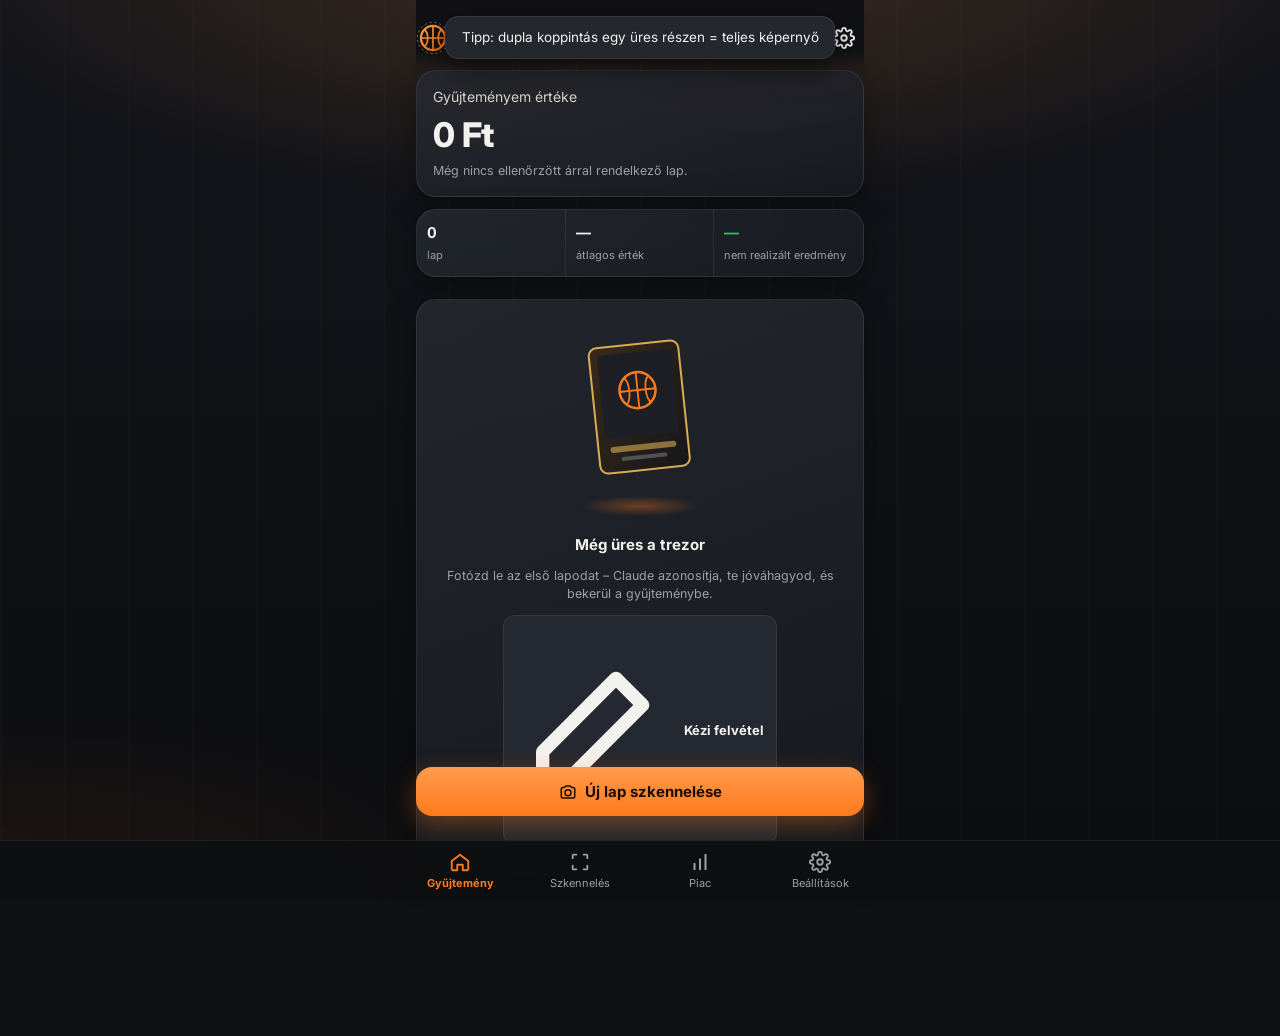
==== LapTrezor/index.html @ f81b2b28 "Apps gyűjtőoldal + LapTrezor (PWA, ikon, offline) Co-Authored-By: Claude Opus 5.5 <noreply@anthropic" ====
<!DOCTYPE html>
<html lang="hu"><head><meta charset="utf-8">
<meta name="viewport" content="width=device-width,initial-scale=1,viewport-fit=cover">
<title>LapTrezor</title>
<meta name="theme-color" content="#101114">
<link rel="manifest" href="manifest.webmanifest">
<link rel="icon" type="image/svg+xml" href="icons/icon.svg">
<link rel="apple-touch-icon" href="icons/apple-touch-icon.png">
<meta name="apple-mobile-web-app-capable" content="yes">
<meta name="mobile-web-app-capable" content="yes">
<meta name="apple-mobile-web-app-status-bar-style" content="black-translucent">
<meta name="apple-mobile-web-app-title" content="LapTrezor">
<link rel="preconnect" href="https://fonts.googleapis.com"><link href="https://fonts.googleapis.com/css2?family=Inter:wght@400;500;600;700;800&display=swap" rel="stylesheet">
<style>[hidden]{display:none!important}
:root{--bg:#101114;--surface:#1C1F24;--surface2:#242830;--line:rgba(255,255,255,.08);--text:#F3F1EE;--muted:#9CA0A8;--orange:#FF7A1A;--orange2:#FF9A4D;--gold:#D9AC54;--pos:#22C55E;--neg:#EF5555;--warn:#F5B942;--r:20px}
*{box-sizing:border-box;-webkit-tap-highlight-color:transparent}
html,body{margin:0;touch-action:manipulation;background:var(--bg);color:var(--text);font-family:Inter,system-ui,-apple-system,Segoe UI,sans-serif;font-size:15px;line-height:1.4}
body{min-height:100vh;background:
 radial-gradient(ellipse 80% 40% at 50% -5%,rgba(255,150,60,.18),transparent 70%),
 radial-gradient(ellipse 60% 30% at 0% 100%,rgba(255,122,26,.08),transparent 70%),
 repeating-linear-gradient(90deg,rgba(255,180,110,.018) 0 2px,transparent 2px 64px),
 linear-gradient(180deg,#14151a,#0c0d10);background-attachment:fixed}
button,input,select,textarea{font:inherit;color:inherit}
.num{font-variant-numeric:tabular-nums}
#app{max-width:480px;margin:0 auto;min-height:100vh;padding:0 16px calc(96px + env(safe-area-inset-bottom));position:relative}
.top{display:flex;align-items:center;gap:10px;padding:18px 0 12px;position:sticky;top:0;z-index:5;background:linear-gradient(180deg,rgba(16,17,20,.96) 70%,rgba(16,17,20,0))}
.top h1{font-size:19px;font-weight:700;margin:0;flex:1;text-align:center}
.top.brand h1{text-align:left;font-size:24px;font-weight:800;font-style:italic;letter-spacing:-.5px}
.iconbtn{width:40px;height:40px;border-radius:12px;border:0;background:transparent;display:grid;place-items:center;cursor:pointer;color:var(--text)}
.iconbtn:active{background:var(--surface2)}
.iconbtn svg{width:22px;height:22px}
.glass{background:linear-gradient(160deg,rgba(40,44,52,.78),rgba(26,28,34,.78));border:1px solid var(--line);border-radius:var(--r);backdrop-filter:blur(14px);-webkit-backdrop-filter:blur(14px);box-shadow:0 10px 30px rgba(0,0,0,.35)}
.pad{padding:16px}
.mt{margin-top:14px}.mt2{margin-top:22px}
.row{display:flex;align-items:center;gap:10px}
.between{justify-content:space-between}
.muted{color:var(--muted)}.small{font-size:12.5px}.tiny{font-size:11px}
.pos{color:var(--pos)}.neg{color:var(--neg)}.gold{color:var(--gold)}.orange{color:var(--orange)}
h2{font-size:17px;margin:22px 0 10px;font-weight:700}
h3{font-size:15px;margin:0 0 8px}
.hero .lbl{font-size:14px;color:#d8d4cf}
.hero .big{font-size:34px;font-weight:800;letter-spacing:-1px;margin:4px 0}
.hero{position:relative;overflow:hidden}
.hero svg.spark{position:absolute;right:14px;top:14px;width:96px;height:44px}
.stats{display:grid;grid-template-columns:repeat(3,1fr);gap:0;margin-top:12px}
.stats>div{padding:12px 10px;border-right:1px solid var(--line)}.stats>div:last-child{border:0}
.stats b{display:block;font-size:15px}.stats span{font-size:11px;color:var(--muted)}
.hscroll{display:flex;gap:12px;overflow-x:auto;padding-bottom:6px;scrollbar-width:none}
.hscroll::-webkit-scrollbar{display:none}
.tcard{flex:0 0 31%;cursor:pointer;text-align:center}
.tcard .img{aspect-ratio:2.5/3.5;border-radius:12px;overflow:hidden;background:var(--surface2);border:1px solid var(--line);position:relative}
.tcard img,.thumb img{width:100%;height:100%;object-fit:cover;display:block}
.tag{display:inline-block;margin-top:-12px;position:relative;padding:3px 10px;border-radius:999px;font-size:12px;font-weight:700;background:#121317;border:1px solid var(--line)}
.tag.goldt{border-color:var(--gold);color:#fff;box-shadow:0 0 0 1px rgba(217,172,84,.25)}
.tag.none{color:var(--muted);font-weight:500}
.qty{position:absolute;top:6px;right:6px;background:rgba(0,0,0,.7);border-radius:8px;padding:1px 6px;font-size:11px;font-weight:700}
.grid4{display:grid;grid-template-columns:repeat(3,1fr);gap:12px}
.grid4 .tcard{flex:none}
.btn{border:0;border-radius:16px;padding:14px 18px;font-weight:700;cursor:pointer;display:inline-flex;align-items:center;justify-content:center;gap:8px;background:var(--surface2);color:var(--text);border:1px solid var(--line)}
.btn.primary{background:linear-gradient(180deg,var(--orange2),var(--orange));color:#1b0d02;border:0;box-shadow:0 8px 24px rgba(255,122,26,.35)}
.btn.block{width:100%}
.btn.sm{padding:9px 12px;border-radius:12px;font-size:13px}
.btn.danger{background:rgba(239,85,85,.12);color:#ff8c8c;border-color:rgba(239,85,85,.35)}
.btn:disabled{opacity:.45;cursor:not-allowed}
.btn svg{width:18px;height:18px}
.fab{position:fixed;left:50%;transform:translateX(-50%);bottom:calc(84px + env(safe-area-inset-bottom));width:min(448px,calc(100% - 32px));z-index:6}
nav.bottom{position:fixed;bottom:0;left:0;right:0;z-index:7;background:rgba(14,15,18,.94);backdrop-filter:blur(14px);border-top:1px solid var(--line);padding-bottom:env(safe-area-inset-bottom)}
nav.bottom .in{max-width:480px;margin:0 auto;display:grid;grid-template-columns:repeat(4,1fr)}
nav.bottom button{background:none;border:0;padding:10px 0 9px;display:flex;flex-direction:column;align-items:center;gap:3px;font-size:11px;color:var(--muted);cursor:pointer}
nav.bottom button svg{width:22px;height:22px}
nav.bottom button.on{color:var(--orange);font-weight:700}
.seg{display:flex;background:var(--surface2);border-radius:999px;padding:4px;width:max-content;margin:0 auto}
.seg button{border:0;background:none;padding:8px 24px;border-radius:999px;cursor:pointer;color:var(--muted);font-weight:600}
.seg button.on{background:var(--orange);color:#1b0d02}
.frame{position:relative;margin:18px auto 0;width:76%;aspect-ratio:2.5/3.5;border-radius:18px;background:radial-gradient(ellipse at 50% 30%,rgba(255,140,60,.10),rgba(0,0,0,.25));display:grid;place-items:center}
.frame::before,.frame::after,.frame>i::before,.frame>i::after{content:"";position:absolute;width:34px;height:34px;border:3px solid #fff;border-radius:4px}
.frame::before{top:-8px;left:-8px;border-right:0;border-bottom:0}.frame::after{top:-8px;right:-8px;border-left:0;border-bottom:0}
.frame>i::before{bottom:-8px;left:-8px;border-right:0;border-top:0}.frame>i::after{bottom:-8px;right:-8px;border-left:0;border-top:0}
.frame img{width:100%;height:100%;object-fit:contain;border-radius:14px}
.frame .ph{color:var(--muted);text-align:center;padding:20px;font-size:14px}
.hint{display:flex;width:max-content;margin:16px auto 0;padding:9px 16px;border-radius:999px;background:rgba(20,21,25,.85);border:1px solid var(--line);font-size:13px;gap:8px;align-items:center}
.camrow{display:flex;justify-content:space-around;align-items:center;margin-top:22px}
.shutter{width:74px;height:74px;border-radius:50%;border:4px solid #fff;background:radial-gradient(circle,var(--orange) 60%,var(--orange) 61%);box-shadow:0 0 0 4px rgba(255,122,26,.25);cursor:pointer;position:relative}
.circ{width:52px;height:52px;border-radius:50%;border:1px solid var(--line);background:var(--surface2);display:grid;place-items:center;cursor:pointer;position:relative}
.circ svg{width:22px;height:22px}
.filehidden{position:absolute;inset:0;opacity:0;cursor:pointer;width:100%;height:100%}
.idimg{width:62%;margin:6px auto 0;aspect-ratio:2.5/3.5;border-radius:14px;overflow:hidden;border:1px solid rgba(217,172,84,.5);box-shadow:0 0 40px rgba(255,150,60,.18);background:var(--surface2)}
.idimg img{width:100%;height:100%;object-fit:cover}
.pname{font-size:26px;font-weight:800;margin:16px 0 8px;letter-spacing:-.5px}
.frow{display:flex;align-items:center;gap:10px;padding:10px 14px;border-bottom:1px solid var(--line)}
.frow:last-child{border:0}
.frow label{flex:0 0 42%;color:#d8d4cf;font-size:14px;display:flex;align-items:center;gap:8px}
.frow input,.frow select{flex:1;min-width:0;background:transparent;border:0;text-align:right;font-weight:700;padding:4px 0;outline:none}
.frow input:focus{color:var(--orange2)}
.frow input::placeholder{color:#5c6068;font-weight:500}
.conf{font-size:10px;padding:2px 6px;border-radius:6px;font-weight:700;white-space:nowrap}
.conf.magas{background:rgba(34,197,94,.14);color:#6ee79a}.conf.kozepes{background:rgba(245,185,66,.14);color:var(--warn)}.conf.alacsony,.conf.olvashatatlan{background:rgba(239,85,85,.14);color:#ff8c8c}
.badges{display:grid;grid-template-columns:repeat(4,1fr);gap:8px}
.badge{border:1px solid rgba(217,172,84,.35);background:rgba(217,172,84,.06);border-radius:12px;padding:9px 2px 7px;text-align:center;font-size:10.5px;font-weight:800;letter-spacing:.3px;cursor:pointer;color:var(--muted);user-select:none}
.badge svg{width:24px;height:24px;display:block;margin:0 auto 4px}
.badge.on{border-color:var(--gold);color:#fff;background:linear-gradient(180deg,rgba(217,172,84,.22),rgba(217,172,84,.06));box-shadow:inset 0 0 12px rgba(217,172,84,.15)}
.badge.on svg{color:var(--gold)}
.badge.ro{cursor:default}
.minicard{display:flex;gap:12px;align-items:center}
.thumb{width:56px;aspect-ratio:2.5/3.5;border-radius:8px;overflow:hidden;background:var(--surface2);flex:none;border:1px solid var(--line)}
.grade{display:flex;align-items:center;justify-content:space-between}
.gscore{font-size:34px;font-weight:800;color:var(--gold)}.gscore small{font-size:16px;color:var(--gold)}
.bar{display:grid;grid-template-columns:80px 1fr 34px;gap:10px;align-items:center;font-size:13px;margin-top:7px}
.bar i{display:block;height:7px;border-radius:9px;background:rgba(255,255,255,.08);overflow:hidden}
.bar i b{display:block;height:100%;background:linear-gradient(90deg,var(--orange),var(--orange2));border-radius:9px}
.tiles{display:grid;grid-template-columns:repeat(3,1fr);gap:8px}
.tile{border:1px solid var(--line);border-radius:14px;padding:10px 6px;text-align:center;background:rgba(0,0,0,.2)}
.tile.g{border-color:rgba(217,172,84,.55);background:linear-gradient(180deg,rgba(217,172,84,.12),transparent)}
.tile .t{font-size:12.5px;font-weight:700}.tile .v{font-size:12px;font-weight:700;margin-top:4px}
.comp{display:grid;grid-template-columns:1fr auto auto;gap:8px;align-items:center;padding:8px 0;border-bottom:1px solid var(--line);font-size:12.5px}
.comp:last-child{border:0}
.chip{display:inline-flex;align-items:center;gap:6px;padding:5px 11px;border-radius:999px;font-size:12px;font-weight:600;border:1px solid var(--line);background:var(--surface2)}
.chip.o{background:rgba(255,122,26,.16);border-color:rgba(255,122,26,.4);color:var(--orange2)}
.chip.g{background:rgba(34,197,94,.14);border-color:rgba(34,197,94,.35);color:#6ee79a}
.chip.y{background:rgba(245,185,66,.12);border-color:rgba(245,185,66,.35);color:var(--warn)}
.chip.r{background:rgba(239,85,85,.12);border-color:rgba(239,85,85,.35);color:#ff8c8c}
.chip.p{background:rgba(139,92,246,.16);border-color:rgba(139,92,246,.4);color:#c4b0ff}
.chip x{cursor:pointer;opacity:.7}
.chips{display:flex;flex-wrap:wrap;gap:8px}
.verdict{border:1px solid rgba(34,197,94,.5);background:linear-gradient(160deg,rgba(34,197,94,.14),rgba(34,197,94,.03));border-radius:16px;padding:14px;display:flex;gap:12px}
.verdict.neutral{border-color:var(--line);background:rgba(255,255,255,.03)}
.verdict svg{width:30px;height:30px;flex:none;color:var(--pos)}
.kv{display:grid;grid-template-columns:1fr 1fr}
.kv>div{padding:14px}.kv>div+div{border-left:1px solid var(--line)}
.kv .v{font-size:21px;font-weight:800;margin-top:4px}
.pnl{display:flex;justify-content:space-between;align-items:center;padding:14px;border-top:1px solid var(--line)}
.pill{padding:5px 12px;border-radius:999px;font-weight:800;font-size:13px}
.pill.pos{background:rgba(34,197,94,.9);color:#062b12}.pill.neg{background:rgba(239,85,85,.9);color:#2b0606}
.banner{border-radius:14px;padding:11px 14px;font-size:13px;border:1px solid rgba(245,185,66,.35);background:rgba(245,185,66,.08);color:#f7d58f;margin-top:8px}
.banner.info{border-color:rgba(120,160,255,.3);background:rgba(120,160,255,.07);color:#c9d6ff}
.banner.err{border-color:rgba(239,85,85,.4);background:rgba(239,85,85,.08);color:#ffb0b0}
.field{display:block;margin-top:12px}
.field>span{display:block;font-size:12.5px;color:var(--muted);margin-bottom:5px}
.field input,.field select,.field textarea{width:100%;background:var(--surface2);border:1px solid var(--line);border-radius:12px;padding:11px 12px;outline:none}
.field input:focus,.field textarea:focus,.field select:focus{border-color:rgba(255,122,26,.6)}
.field textarea{min-height:90px;resize:vertical;font-family:ui-monospace,Menlo,monospace;font-size:12.5px}
.two{display:grid;grid-template-columns:1fr 1fr;gap:10px}
.check{display:flex;gap:10px;align-items:flex-start;margin-top:12px;font-size:13.5px;cursor:pointer}
.check input{width:20px;height:20px;accent-color:var(--orange);flex:none;margin-top:1px}
.overlay{position:fixed;inset:0;background:rgba(0,0,0,.6);z-index:20;display:flex;align-items:flex-end;justify-content:center;backdrop-filter:blur(3px)}
.sheet{width:100%;max-width:480px;max-height:92vh;overflow:auto;background:#17191e;border:1px solid var(--line);border-radius:24px 24px 0 0;padding:18px 16px calc(22px + env(safe-area-inset-bottom))}
.sheet h3{font-size:18px;margin:0}
.toast{position:fixed;left:50%;transform:translateX(-50%);top:16px;z-index:40;background:#24272e;border:1px solid var(--line);padding:11px 16px;border-radius:14px;font-size:13.5px;box-shadow:0 10px 30px rgba(0,0,0,.5);max-width:92vw}
.toast.err{border-color:rgba(239,85,85,.6)}
.busy{position:fixed;inset:0;z-index:30;background:rgba(10,10,12,.78);display:grid;place-items:center;text-align:center;padding:30px}
.spin{width:54px;height:54px;border-radius:50%;border:4px solid rgba(255,122,26,.2);border-top-color:var(--orange);animation:sp 1s linear infinite;margin:0 auto 14px}
@keyframes sp{to{transform:rotate(360deg)}}
.list .li{display:flex;gap:12px;align-items:center;padding:10px 14px;border-bottom:1px solid var(--line);cursor:pointer}
.list .li:last-child{border:0}
.list .li .grow{flex:1;min-width:0}
.ell{white-space:nowrap;overflow:hidden;text-overflow:ellipsis}
.search{display:flex;gap:8px}
.search input{flex:1;background:var(--surface2);border:1px solid var(--line);border-radius:12px;padding:10px 12px;outline:none;min-width:0}
.search select{background:var(--surface2);border:1px solid var(--line);border-radius:12px;padding:10px;outline:none}
.empty{text-align:center;padding:24px 16px}
.empty svg{width:160px;height:200px;margin:0 auto 10px;display:block}
.dot{width:8px;height:8px;border-radius:50%;display:inline-block}
.photos{display:grid;grid-template-columns:1fr 1fr;gap:10px}
.photos .p{aspect-ratio:2.5/3.5;border-radius:12px;overflow:hidden;background:var(--surface2);display:grid;place-items:center;color:var(--muted);font-size:12px;border:1px solid var(--line)}
.photos img{width:100%;height:100%;object-fit:cover}
a{color:var(--orange2)}
pre.mono{white-space:pre-wrap;font-size:12px;background:var(--surface2);border-radius:12px;padding:12px;max-height:260px;overflow:auto;border:1px solid var(--line)}
.chart{width:100%;height:auto;display:block}
.det-head{display:flex;gap:14px}
.det-head .thumb{width:118px;border-radius:12px;border-color:rgba(217,172,84,.5)}
.det-head .nm{font-size:22px;font-weight:800}
.mini{display:grid;grid-template-columns:repeat(2,1fr);gap:8px}

.top{padding-top:calc(18px + env(safe-area-inset-top))}</style></head>
<body><div id="app"></div><nav class="bottom" id="nav"></nav>
<div id="modal" class="overlay" hidden></div><div id="busy" class="busy" hidden></div><div id="toast" class="toast" hidden></div>
<script>
// ===== LapTrezor – tiszta logika (tesztelhető) =====
const SCHEMA_VERSION = 1;
const GRADE_RAW = 'RAW';

function normGrade(g) {
  let s = String(g ?? '').trim().toUpperCase();
  if (!s || ['RAW', 'NYERS', 'UNGRADED', '-'].includes(s)) return GRADE_RAW;
  s = s.replace(/\s+/g, ' ').replace(/([A-Z])\s?(\d)/, '$1 $2');
  return s;
}
function gradeLabel(g) { return normGrade(g) === GRADE_RAW ? 'Nyers (raw)' : normGrade(g); }

function median(arr) {
  if (!arr.length) return null;
  const a = [...arr].sort((x, y) => x - y);
  const m = Math.floor(a.length / 2);
  return a.length % 2 ? a[m] : (a[m - 1] + a[m]) / 2;
}
const DAY = 86400000;
function toTime(d) { const t = Date.parse(d); return isNaN(t) ? null : t; }

// Becslés egy laphoz. Csak pontos egyezésű, a példány állapotával egyező megfigyelések.
// Eladott ár elsőbbség; hirdetési ár soha nem ad értéket; kézi csak ha nincs eladott.
function computeValuation(card, observations, opts = {}) {
  const now = opts.now ?? Date.now();
  const staleDays = opts.staleDays ?? 90;
  const windowDays = opts.windowDays ?? 180;
  const basis = normGrade(card.valuationBasis);
  const rel = observations.filter(o => o.cardId === card.id && o.exactMatch === true &&
    normGrade(o.conditionGrade) === basis && Number(o.priceHuf) > 0 && toTime(o.transactionDate) != null);
  const sold = rel.filter(o => o.saleType === 'sold');
  const manual = rel.filter(o => o.saleType === 'manual');
  const listings = observations.filter(o => o.cardId === card.id && o.saleType === 'listing');
  let used = [], method, confidence;
  if (sold.length) {
    const recent = sold.filter(o => now - toTime(o.transactionDate) <= windowDays * DAY);
    used = recent.length ? recent : sold;
    method = `Medián, ${used.length} eladott ár (pontos egyezés, ${gradeLabel(basis)}${recent.length ? `, utolsó ${windowDays} nap` : ', régebbi adatok'})`;
    confidence = used.length >= 5 ? 'magas' : used.length >= 2 ? 'közepes' : 'alacsony';
  } else if (manual.length) {
    const last = [...manual].sort((a, b) => toTime(b.transactionDate) - toTime(a.transactionDate))[0];
    used = [last];
    method = `Kézi értékrögzítés (${gradeLabel(basis)})`;
    confidence = 'kézi';
  } else {
    return { empty: true, basis, listingsOnly: listings.length > 0 };
  }
  const prices = used.map(o => Number(o.priceHuf));
  const newest = Math.max(...used.map(o => toTime(o.transactionDate)));
  return {
    cardId: card.id,
    basis,
    estimatedUnitPriceHuf: Math.round(median(prices)),
    lowHuf: Math.round(Math.min(...prices)),
    highHuf: Math.round(Math.max(...prices)),
    sourceObservationIds: used.map(o => o.id).sort(),
    method,
    confidence,
    sampleSize: used.length,
    newestTransactionDate: new Date(newest).toISOString().slice(0, 10),
    stale: now - newest > staleDays * DAY,
  };
}

function latestValuation(cardId, valuations) {
  let best = null;
  for (const v of valuations) if (v.cardId === cardId && (!best || v.calculatedAt > best.calculatedAt)) best = v;
  return best;
}

// Van-e érdemi változás a tárolt utolsó becsléshez képest?
function valuationChanged(prev, next) {
  if (next.empty) return !!(prev && prev.estimatedUnitPriceHuf != null);
  if (!prev || prev.estimatedUnitPriceHuf == null) return true;
  return prev.estimatedUnitPriceHuf !== next.estimatedUnitPriceHuf || prev.basis !== next.basis ||
    (prev.sourceObservationIds || []).join('|') !== next.sourceObservationIds.join('|');
}

function isStale(v, staleDays, now = Date.now()) {
  if (!v || v.estimatedUnitPriceHuf == null) return true;
  const t = toTime(v.newestTransactionDate);
  return t == null || now - t > staleDays * DAY;
}

// Aktuális portfólió a tárolt becslésekből
function portfolioNow(cards, valuations) {
  const items = []; let total = 0, cost = 0, valuedCost = 0, missing = 0, count = 0;
  for (const c of cards) {
    const q = Number(c.quantity) || 0;
    if (q <= 0) continue;
    count += q;
    const acq = (Number(c.acquisitionUnitPriceHuf) || 0) * q;
    cost += acq;
    const v = latestValuation(c.id, valuations);
    if (v && v.estimatedUnitPriceHuf != null) {
      items.push({ cardId: c.id, valuationId: v.id, qty: q, unitHuf: v.estimatedUnitPriceHuf });
      total += q * v.estimatedUnitPriceHuf;
      valuedCost += acq;
    } else missing++;
  }
  return { items, total, cost, valuedCost, unrealized: total - valuedCost, missing, count };
}

// Változás felbontása: piaci átértékelés vs. vétel/eladás (nettó hozzájárulás)
function splitChange(prevItems, nowItems) {
  const prev = new Map((prevItems || []).map(i => [i.cardId, i]));
  let market = 0, totalPrev = 0, totalNow = 0;
  for (const i of prevItems || []) totalPrev += i.qty * i.unitHuf;
  for (const i of nowItems) {
    totalNow += i.qty * i.unitHuf;
    const p = prev.get(i.cardId);
    if (p) market += Math.min(p.qty, i.qty) * (i.unitHuf - p.unitHuf);
  }
  return { market, net: (totalNow - totalPrev) - market, total: totalNow - totalPrev, totalPrev, totalNow };
}

function snapshotDiffers(lastSnap, now) {
  if (!lastSnap) return now.items.length > 0;
  const a = (lastSnap.valuationsUsed || []).map(i => `${i.cardId}:${i.qty}:${i.unitHuf}`).sort().join('|');
  const b = now.items.map(i => `${i.cardId}:${i.qty}:${i.unitHuf}`).sort().join('|');
  return a !== b;
}

function buildSnapshot(now, lastSnap, ts) {
  const sp = splitChange(lastSnap ? lastSnap.valuationsUsed : [], now.items);
  return {
    timestamp: ts,
    totalValueHuf: Math.round(now.total),
    totalCostBasisHuf: Math.round(now.cost),
    unrealizedPnLHuf: Math.round(now.unrealized),
    cardsCount: now.count,
    valuationsUsed: now.items,
    marketChangeHuf: Math.round(sp.market),
    netContributionsHuf: Math.round(sp.net),
  };
}

// Átlagos bekerülési ár darabszám-növeléskor
function mergeAcquisition(q0, a0, q1, a1) {
  const q = q0 + q1;
  if (q <= 0) return 0;
  return Math.round(((q0 * (a0 || 0)) + (q1 * (a1 || 0))) / q);
}

// ===== Duplikáció =====
function identityKey(c) {
  const n = v => String(v ?? '').toLowerCase().normalize('NFD').replace(/[̀-ͯ]/g, '').replace(/[^a-z0-9/]/g, '');
  return [c.player, c.year, c.set, c.cardNumber, c.parallel, c.serialNumber].map(n).join('|');
}
function hamming(a, b) {
  if (!a || !b || a.length !== b.length) return 99;
  let d = 0;
  for (let i = 0; i < a.length; i++) {
    let x = parseInt(a[i], 16) ^ parseInt(b[i], 16);
    while (x) { d += x & 1; x >>= 1; }
  }
  return d;
}
function findDuplicates(draft, cards, draftHash) {
  const key = identityKey(draft);
  const hasIdentity = draft.player && (draft.cardNumber || draft.set);
  const out = [];
  for (const c of cards) {
    const reasons = [];
    if (hasIdentity && identityKey(c) === key) reasons.push('azonos adatok');
    if (draftHash && c.frontHash && hamming(draftHash, c.frontHash) <= 8) reasons.push('nagyon hasonló fotó');
    if (reasons.length) out.push({ card: c, reasons });
  }
  return out;
}

// ===== CSV =====
function parseNumber(s) {
  if (typeof s === 'number') return s;
  let t = String(s ?? '').replace(/[\s ]/g, '').replace(/(Ft|HUF|USD|EUR|\$|€)/gi, '');
  if (!t) return NaN;
  if (t.includes(',') && t.includes('.')) {
    if (t.lastIndexOf(',') > t.lastIndexOf('.')) t = t.replace(/\./g, '').replace(',', '.');
    else t = t.replace(/,/g, '');
  } else if (t.includes(',')) t = t.replace(',', '.');
  return Number(t);
}

function parseCSV(text) {
  text = String(text || '').replace(/^﻿/, '');
  const firstLine = text.split(/\r?\n/)[0] || '';
  const sep = (firstLine.match(/;/g) || []).length >= (firstLine.match(/,/g) || []).length && firstLine.includes(';') ? ';'
    : firstLine.includes('\t') ? '\t' : ',';
  const rows = []; let row = [], cur = '', q = false;
  for (let i = 0; i < text.length; i++) {
    const ch = text[i];
    if (q) {
      if (ch === '"') { if (text[i + 1] === '"') { cur += '"'; i++; } else q = false; }
      else cur += ch;
    } else if (ch === '"') q = true;
    else if (ch === sep) { row.push(cur); cur = ''; }
    else if (ch === '\n' || ch === '\r') {
      if (ch === '\r' && text[i + 1] === '\n') i++;
      row.push(cur); cur = '';
      if (row.some(c => c.trim() !== '')) rows.push(row);
      row = [];
    } else cur += ch;
  }
  row.push(cur);
  if (row.some(c => c.trim() !== '')) rows.push(row);
  return rows;
}

const OBS_ALIASES = {
  cardId: ['cardid', 'kartyaid', 'lapid', 'kartya'],
  transactionDate: ['transactiondate', 'datum', 'eladasdatuma', 'date', 'solddate'],
  price: ['price', 'ar', 'priceoriginal', 'osszeg', 'eladasiar'],
  currency: ['currency', 'deviza', 'penznem'],
  saleType: ['saletype', 'tipus', 'type'],
  conditionGrade: ['conditiongrade', 'allapot', 'grade', 'minosites'],
  sourceName: ['sourcename', 'forras', 'source'],
  sourceUrl: ['sourceurl', 'url', 'link'],
  exactMatch: ['exactmatch', 'pontosegyezes', 'egyezes', 'pontos'],
  notes: ['notes', 'megjegyzes', 'note'],
};
function normHeader(h) { return String(h).toLowerCase().normalize('NFD').replace(/[̀-ͯ]/g, '').replace(/[^a-z0-9]/g, ''); }
function mapSaleType(v) {
  const s = normHeader(v);
  if (['sold', 'eladott', 'eladva', 'eladas', 'lezart'].includes(s)) return 'sold';
  if (['listing', 'hirdetes', 'hirdetesiar', 'aktiv', 'listed'].includes(s)) return 'listing';
  if (['manual', 'kezi', 'kezibecsles'].includes(s)) return 'manual';
  return null;
}
function parseBool(v) { const s = normHeader(v); return ['igen', 'yes', 'true', '1', 'i', 'y'].includes(s) ? true : ['nem', 'no', 'false', '0', 'n'].includes(s) ? false : null; }

function toIsoDate(v) {
  const s = String(v || '').trim().replace(/\s/g, '').replace(/\.$/, '');
  let m = s.match(/^(\d{4})[.\-/](\d{1,2})[.\-/](\d{1,2})/);
  if (m) return `${m[1]}-${m[2].padStart(2, '0')}-${m[3].padStart(2, '0')}`;
  m = s.match(/^(\d{1,2})[.\-/](\d{1,2})[.\-/](\d{4})/);
  if (m) return `${m[3]}-${m[2].padStart(2, '0')}-${m[1].padStart(2, '0')}`;
  const t = Date.parse(s);
  return isNaN(t) ? null : new Date(t).toISOString().slice(0, 10);
}

// rows -> {valid:[obs draft], errors:[{line,msg}]}
function rowsToObservations(rows, { cardId = null, rates = {}, exactDefault = null, knownCardIds = null } = {}) {
  const errors = [], valid = [];
  if (!rows.length) return { valid, errors: [{ line: 0, msg: 'Üres CSV.' }] };
  const header = rows[0].map(normHeader);
  const idx = {};
  for (const [k, al] of Object.entries(OBS_ALIASES)) idx[k] = header.findIndex(h => al.includes(h));
  if (idx.transactionDate < 0 || idx.price < 0) return { valid, errors: [{ line: 1, msg: 'Hiányzó kötelező oszlop: dátum és ár.' }] };
  if (!cardId && idx.cardId < 0) return { valid, errors: [{ line: 1, msg: 'Hiányzik a kartya_id oszlop.' }] };
  rows.slice(1).forEach((r, i) => {
    const line = i + 2, g = k => idx[k] >= 0 ? String(r[idx[k]] ?? '').trim() : '';
    const cid = cardId || g('cardId');
    if (knownCardIds && !knownCardIds.has(cid)) return errors.push({ line, msg: `Ismeretlen kártya-azonosító: ${cid || '(üres)'}` });
    const date = toIsoDate(g('transactionDate'));
    if (!date) return errors.push({ line, msg: 'Érvénytelen vagy hiányzó dátum.' });
    const price = parseNumber(g('price'));
    if (!(price > 0)) return errors.push({ line, msg: 'Érvénytelen ár.' });
    const cur = (g('currency') || 'HUF').toUpperCase().replace('FT', 'HUF');
    let priceHuf, fxRate = null;
    if (cur === 'HUF') priceHuf = price;
    else if (rates[cur] > 0) { fxRate = rates[cur]; priceHuf = price * rates[cur]; }
    else return errors.push({ line, msg: `Nincs beállítva ${cur}/HUF árfolyam a Beállításokban.` });
    const st = g('saleType') ? mapSaleType(g('saleType')) : 'sold';
    if (!st) return errors.push({ line, msg: `Ismeretlen típus: ${g('saleType')} (sold / listing / manual)` });
    const src = g('sourceName');
    if (st !== 'manual' && !src) return errors.push({ line, msg: 'Hiányzó forrás (eladott/hirdetési árnál kötelező).' });
    let exact = idx.exactMatch >= 0 ? parseBool(g('exactMatch')) : exactDefault;
    if (exact == null) exact = false;
    valid.push({
      cardId: cid, transactionDate: date, priceOriginal: price, currency: cur, priceHuf: Math.round(priceHuf), fxRate,
      saleType: st, conditionGrade: normGrade(g('conditionGrade')), sourceName: src || 'Kézi becslés',
      sourceUrl: g('sourceUrl'), exactMatch: exact, notes: g('notes'),
    });
  });
  return { valid, errors };
}

function obsKey(o) { return [o.cardId, o.transactionDate, o.priceOriginal, o.currency, normGrade(o.conditionGrade), (o.sourceName || '').toLowerCase(), o.sourceUrl || ''].join('|'); }

function csvCell(v) {
  const s = Array.isArray(v) ? v.join(', ') : String(v ?? '');
  return /[;"\n\r]/.test(s) ? `"${s.replace(/"/g, '""')}"` : s;
}
function toCSV(header, rows) { return '﻿' + [header, ...rows].map(r => r.map(csvCell).join(';')).join('\r\n'); }

function cardsCSV(cards, valuations) {
  const h = ['kartya_id', 'jatekos', 'ev', 'gyarto', 'szett', 'lapszam', 'parallel', 'sorszam', 'jellemzok', 'darab', 'beszerzesi_egysegar_huf', 'beszerzes_datuma', 'ertekelesi_alap', 'becsult_egysegar_huf', 'becsles_datuma', 'becsles_bizonyossag', 'cimkek', 'megjegyzes'];
  return toCSV(h, cards.map(c => {
    const v = latestValuation(c.id, valuations);
    return [c.id, c.player, c.year, c.manufacturer, c.set, c.cardNumber, c.parallel, c.serialNumber, c.features, c.quantity,
      c.acquisitionUnitPriceHuf, c.acquisitionDate, gradeLabel(c.valuationBasis), v?.estimatedUnitPriceHuf ?? '', v?.calculatedAt?.slice(0, 10) ?? '', v?.confidence ?? '', c.tags, c.notes];
  }));
}
function obsCSV(obs) {
  const h = ['kartya_id', 'datum', 'ar', 'deviza', 'ar_huf', 'tipus', 'allapot', 'forras', 'url', 'pontos_egyezes', 'megjegyzes', 'rogzitve'];
  return toCSV(h, obs.map(o => [o.cardId, o.transactionDate, o.priceOriginal, o.currency, o.priceHuf, o.saleType, normGrade(o.conditionGrade), o.sourceName, o.sourceUrl, o.exactMatch ? 'igen' : 'nem', o.notes, o.observedAt]));
}

// AI válasz kinyerése
function extractJSON(text) {
  let t = String(text || '').replace(/```(?:json)?/gi, '');
  const a = t.indexOf('{'), b = t.lastIndexOf('}');
  if (a < 0 || b <= a) throw new Error('Nem található JSON a válaszban.');
  return JSON.parse(t.slice(a, b + 1));
}


// ===== LapTrezor – alkalmazás =====
const $ = s => document.querySelector(s);
const esc = v => String(v ?? '').replace(/[&<>"']/g, c => ({ '&': '&amp;', '<': '&lt;', '>': '&gt;', '"': '&quot;', "'": '&#39;' }[c]));
const fmtHuf = n => (n == null || isNaN(n)) ? '—' : Math.round(n).toLocaleString('hu-HU') + ' Ft';
const fmtSigned = n => (n > 0 ? '+' : n < 0 ? '−' : '±') + Math.abs(Math.round(n)).toLocaleString('hu-HU') + ' Ft';
const fmtPct = n => (n > 0 ? '+' : '') + n.toLocaleString('hu-HU', { maximumFractionDigits: 1, minimumFractionDigits: 1 }) + '%';
const fmtDate = d => { const t = Date.parse(d); return isNaN(t) ? '—' : new Date(t).toLocaleDateString('hu-HU'); };
const fmtDT = d => { const t = Date.parse(d); return isNaN(t) ? '—' : new Date(t).toLocaleString('hu-HU', { year: 'numeric', month: '2-digit', day: '2-digit', hour: '2-digit', minute: '2-digit' }); };
const today = () => new Date().toISOString().slice(0, 10);
const nowIso = () => new Date().toISOString();
const genId = p => p + '_' + Date.now().toString(36) + Math.random().toString(36).slice(2, 8);
const confClass = c => String(c || '').normalize('NFD').replace(/[̀-ͯ]/g, '');

const I = {
  home: '<svg viewBox="0 0 24 24" fill="none" stroke="currentColor" stroke-width="2" stroke-linecap="round" stroke-linejoin="round"><path d="M3 11l9-7 9 7v9a1 1 0 0 1-1 1h-5v-6H9v6H4a1 1 0 0 1-1-1z"/></svg>',
  scan: '<svg viewBox="0 0 24 24" fill="none" stroke="currentColor" stroke-width="2" stroke-linecap="round"><path d="M4 8V5a1 1 0 0 1 1-1h3M16 4h3a1 1 0 0 1 1 1v3M20 16v3a1 1 0 0 1-1 1h-3M8 20H5a1 1 0 0 1-1-1v-3"/></svg>',
  market: '<svg viewBox="0 0 24 24" fill="none" stroke="currentColor" stroke-width="2.2" stroke-linecap="round"><path d="M6 20v-6M12 20V9M18 20V4"/></svg>',
  gear: '<svg viewBox="0 0 24 24" fill="none" stroke="currentColor" stroke-width="2" stroke-linecap="round" stroke-linejoin="round"><circle cx="12" cy="12" r="3"/><path d="M19.4 15a1.7 1.7 0 0 0 .3 1.8l.1.1a2 2 0 1 1-2.8 2.8l-.1-.1a1.7 1.7 0 0 0-1.8-.3 1.7 1.7 0 0 0-1 1.5V21a2 2 0 1 1-4 0v-.1a1.7 1.7 0 0 0-1.1-1.5 1.7 1.7 0 0 0-1.8.3l-.1.1a2 2 0 1 1-2.8-2.8l.1-.1a1.7 1.7 0 0 0 .3-1.8 1.7 1.7 0 0 0-1.5-1H3a2 2 0 1 1 0-4h.1a1.7 1.7 0 0 0 1.5-1.1 1.7 1.7 0 0 0-.3-1.8l-.1-.1a2 2 0 1 1 2.8-2.8l.1.1a1.7 1.7 0 0 0 1.8.3H9a1.7 1.7 0 0 0 1-1.5V3a2 2 0 1 1 4 0v.1a1.7 1.7 0 0 0 1 1.5 1.7 1.7 0 0 0 1.8-.3l.1-.1a2 2 0 1 1 2.8 2.8l-.1.1a1.7 1.7 0 0 0-.3 1.8V9a1.7 1.7 0 0 0 1.5 1H21a2 2 0 1 1 0 4h-.1a1.7 1.7 0 0 0-1.5 1z"/></svg>',
  back: '<svg viewBox="0 0 24 24" fill="none" stroke="currentColor" stroke-width="2.4" stroke-linecap="round" stroke-linejoin="round"><path d="M15 18l-6-6 6-6"/></svg>',
  more: '<svg viewBox="0 0 24 24" fill="currentColor"><circle cx="5" cy="12" r="2"/><circle cx="12" cy="12" r="2"/><circle cx="19" cy="12" r="2"/></svg>',
  camera: '<svg viewBox="0 0 24 24" fill="none" stroke="currentColor" stroke-width="2" stroke-linejoin="round"><path d="M3 8a2 2 0 0 1 2-2h2l2-2h6l2 2h2a2 2 0 0 1 2 2v10a2 2 0 0 1-2 2H5a2 2 0 0 1-2-2z"/><circle cx="12" cy="13" r="4"/></svg>',
  image: '<svg viewBox="0 0 24 24" fill="none" stroke="currentColor" stroke-width="2" stroke-linejoin="round"><rect x="3" y="4" width="18" height="16" rx="2"/><circle cx="9" cy="10" r="2"/><path d="M21 17l-5-5-9 8"/></svg>',
  rotate: '<svg viewBox="0 0 24 24" fill="none" stroke="currentColor" stroke-width="2" stroke-linecap="round"><path d="M20 11a8 8 0 1 0-2.3 5.7"/><path d="M20 4v7h-7"/></svg>',
  refresh: '<svg viewBox="0 0 24 24" fill="none" stroke="currentColor" stroke-width="2" stroke-linecap="round"><path d="M20 11a8 8 0 0 0-14.9-3M4 13a8 8 0 0 0 14.9 3"/><path d="M4 4v4h4M20 20v-4h-4"/></svg>',
  rc: '<svg viewBox="0 0 24 24" fill="none" stroke="currentColor" stroke-width="1.8"><path d="M12 2l8 3v6c0 5-3.5 9-8 11-4.5-2-8-6-8-11V5z"/><text x="12" y="14.5" text-anchor="middle" font-size="7" font-weight="800" fill="currentColor" stroke="none">RC</text></svg>',
  auto: '<svg viewBox="0 0 24 24" fill="none" stroke="currentColor" stroke-width="1.8" stroke-linecap="round"><path d="M16 3l5 5L9 20H4v-5z"/><path d="M3 22c3-1 6-1 9 0"/></svg>',
  patch: '<svg viewBox="0 0 24 24" fill="none" stroke="currentColor" stroke-width="1.6"><rect x="4" y="4" width="16" height="16" rx="1"/><path d="M4 9h16M4 14h16M9 4v16M14 4v16"/></svg>',
  serial: '<svg viewBox="0 0 24 24" fill="none" stroke="currentColor" stroke-width="1.8"><rect x="2" y="5" width="20" height="14" rx="3"/><text x="12" y="15" text-anchor="middle" font-size="7.5" font-weight="800" fill="currentColor" stroke="none">/99</text></svg>',
  check: '<svg viewBox="0 0 24 24" fill="none" stroke="currentColor" stroke-width="2" stroke-linecap="round" stroke-linejoin="round"><circle cx="12" cy="12" r="10"/><path d="M7 12.5l3 3 7-7"/></svg>',
  info: '<svg viewBox="0 0 24 24" fill="none" stroke="currentColor" stroke-width="2" stroke-linecap="round"><circle cx="12" cy="12" r="10"/><path d="M12 16v-5M12 8h.01"/></svg>',
  plus: '<svg viewBox="0 0 24 24" fill="none" stroke="currentColor" stroke-width="2.2" stroke-linecap="round"><path d="M12 5v14M5 12h14"/></svg>',
  edit: '<svg viewBox="0 0 24 24" fill="none" stroke="currentColor" stroke-width="2" stroke-linecap="round" stroke-linejoin="round"><path d="M4 20h4L19 9l-4-4L4 16z"/></svg>',
  copy: '<svg viewBox="0 0 24 24" fill="none" stroke="currentColor" stroke-width="2"><rect x="8" y="8" width="13" height="13" rx="2"/><path d="M16 8V5a2 2 0 0 0-2-2H5a2 2 0 0 0-2 2v9a2 2 0 0 0 2 2h3"/></svg>',
  logo: '<svg viewBox="0 0 48 48" width="34" height="34"><defs><linearGradient id="lg" x1="0" y1="0" x2="1" y2="1"><stop offset="0" stop-color="#FFA24F"/><stop offset="1" stop-color="#FF6A00"/></linearGradient></defs><circle cx="24" cy="24" r="17" fill="none" stroke="url(#lg)" stroke-width="3.2"/><path d="M7 24h34M24 7v34M12 12c6 5 6 19 0 24M36 12c-6 5-6 19 0 24" fill="none" stroke="url(#lg)" stroke-width="2.4"/><circle cx="24" cy="24" r="22" fill="none" stroke="#D9AC54" stroke-width="1.2" stroke-dasharray="3 4" opacity=".7"/></svg>',
};
const FEATURES = [['rookie', 'ROOKIE', I.rc], ['autograph', 'AUTOGRAM', I.auto], ['patch', 'PATCH', I.patch], ['serialNumbered', 'SZÁMOZOTT', I.serial]];

// ===== Állapot =====
const S = {
  mode: 'loading', // loading | db | memory
  backend: null, // claude | local
  storageNote: '',
  cards: [], obs: [], vals: [], snaps: [],
  settings: { usdHuf: null, eurHuf: null, gradingCostHuf: null, staleDays: 90 },
  meta: null,
  view: 'home', params: {}, stack: [],
  scan: { side: 'front', front: null, back: null },
  draft: null,
  homeQuery: '', homeSort: 'value', showSold: false,
  ai: { available: null, images: null },
  pending: 0,
};

// ===== Helyi tároló (IndexedDB) – GitHub/önálló futtatáshoz, ugyanazzal a felülettel =====
const IDB = {
  _db: null,
  open() {
    if (this._db) return this._db;
    this._db = new Promise((res, rej) => {
      const r = indexedDB.open('laptrezor', 1);
      r.onupgradeneeded = () => r.result.createObjectStore('kv');
      r.onsuccess = () => res(r.result); r.onerror = () => rej(r.error);
    });
    return this._db;
  },
  async tx(mode, fn) {
    const db = await this.open();
    return new Promise((res, rej) => {
      const t = db.transaction('kv', mode), st = t.objectStore('kv'); let out;
      Promise.resolve(fn(st, v => out = v)).catch(rej);
      t.oncomplete = () => res(out); t.onerror = () => rej(t.error); t.onabort = () => rej(t.error || new Error('Tárolási hiba (megtelt?)'));
    });
  },
};
function localDb() {
  const seg = p => p.split('/').length;
  const mkDoc = p => ({
    id: p.split('/').pop(), path: p,
    get: () => IDB.tx('readonly', (st, set) => { const r = st.get(p); r.onsuccess = () => set({ id: p.split('/').pop(), exists: r.result !== undefined, data: () => r.result }); }),
    set: d => IDB.tx('readwrite', st => { st.put(JSON.parse(JSON.stringify(d)), p); }),
    delete: () => IDB.tx('readwrite', st => { st.delete(p); }),
    collection: n => mkCol(p + '/' + n),
  });
  const mkCol = p => ({
    path: p, doc: id => mkDoc(p + '/' + id),
    get: () => IDB.tx('readonly', (st, set) => {
      const docs = [], range = IDBKeyRange.bound(p + '/', p + '/￿');
      const r = st.openCursor(range);
      r.onsuccess = () => { const c = r.result; if (c) { if (seg(c.key) === seg(p) + 1) { const v = c.value; docs.push({ id: c.key.split('/').pop(), exists: true, data: () => v }); } c.continue(); } else set({ docs, size: docs.length, empty: !docs.length }); };
    }),
  });
  return { doc: mkDoc, collection: mkCol };
}

// ===== Tárolás (Claude Artifact személyes db, vagy helyi IndexedDB) =====
const Store = {
  db: null, base: null, queue: new Map(),
  async init() {
    try {
      let db, uid;
      if (window.claude && typeof window.claude.use === 'function') {
        const [pdb, user] = await Promise.all([window.claude.use('db'), window.claude.use('user')]);
        uid = user ? await user.id() : null;
        if (!pdb || !uid) throw new Error(pdb ? 'Nincs bejelentkezett felhasználó-azonosító.' : 'A tárolás ebben a nézetben nem érhető el.');
        db = pdb; S.backend = 'claude';
      } else {
        if (!window.indexedDB) throw new Error('a böngésző nem támogatja a helyi tárolást');
        db = localDb(); uid = 'local'; S.backend = 'local';
        await IDB.open();
        try { navigator.storage && navigator.storage.persist && navigator.storage.persist(); } catch { }
      }
      this.db = db;
      this.base = db.doc(`data/users/${uid}/vault`);
      const timeout = new Promise((_, rej) => setTimeout(() => rej(new Error('időtúllépés')), 10000));
      const [meta, cards, obs, vals, snaps] = await Promise.race([Promise.all([
        this.base.get(), this.col('cards').get(), this.col('observations').get(), this.col('valuations').get(), this.col('snapshots').get(),
      ]), timeout]);
      S.meta = meta.exists ? meta.data() : null;
      if (S.meta?.settings) S.settings = { ...S.settings, ...S.meta.settings };
      if (S.meta && S.meta.schemaVersion > SCHEMA_VERSION) S.storageNote = 'Az adatok újabb sémaverzióval készültek; frissítsd az alkalmazást.';
      S.cards = cards.docs.map(d => ({ ...d.data() }));
      S.obs = obs.docs.map(d => ({ ...d.data() }));
      S.vals = vals.docs.map(d => ({ ...d.data() }));
      S.snaps = snaps.docs.map(d => ({ ...d.data() })).sort((a, b) => a.timestamp < b.timestamp ? -1 : 1);
      S.mode = 'db';
      if (!S.meta) await this.saveMeta();
    } catch (e) {
      S.mode = 'memory';
      S.storageNote = 'A tartós tárolás nem érhető el (' + (e.message || e.code || 'ismeretlen ok') + '). Az adatok csak ennek a lapnak a bezárásáig maradnak meg – exportálj JSON-t!';
    }
  },
  col(name) { return this.base.collection(name); },
  enqueue(path, fn) {
    const prev = this.queue.get(path) || Promise.resolve();
    const p = prev.catch(() => { }).then(fn);
    this.queue.set(path, p);
    S.pending++; updateSaving();
    return p.finally(() => { S.pending--; updateSaving(); if (this.queue.get(path) === p) this.queue.delete(path); });
  },
  async put(coll, obj) {
    if (S.mode !== 'db') return;
    const clean = JSON.parse(JSON.stringify(obj));
    try { await this.enqueue(coll + '/' + obj.id, () => this.col(coll).doc(obj.id).set(clean)); }
    catch (e) { storeError(e); throw e; }
  },
  async del(coll, id) {
    if (S.mode !== 'db') return;
    try { await this.enqueue(coll + '/' + id, () => this.col(coll).doc(id).delete()); }
    catch (e) { storeError(e); throw e; }
  },
  async getImage(id) {
    if (S.mode !== 'db') return memImages.get(id) || null;
    const d = await this.col('images').doc(id).get();
    return d.exists ? d.data() : null;
  },
  async putImage(img) { if (S.mode === 'db') await this.put('images', img); else memImages.set(img.id, img); },
  async delImage(id) { if (S.mode === 'db') await this.del('images', id); else memImages.delete(id); },
  async allImages() {
    if (S.mode !== 'db') return [...memImages.values()];
    const s = await this.col('images').get();
    return s.docs.map(d => d.data());
  },
  async saveMeta() {
    S.meta = { schemaVersion: SCHEMA_VERSION, app: 'LapTrezor', settings: S.settings, createdAt: S.meta?.createdAt || nowIso(), updatedAt: nowIso() };
    if (S.mode === 'db') { try { await this.enqueue('meta', () => this.base.set(JSON.parse(JSON.stringify(S.meta)))); } catch (e) { storeError(e); } }
  },
};
const memImages = new Map();
const imgCache = new Map();
function storeError(e) {
  const c = e?.code;
  toast(c === 'quota_exceeded' ? 'A tárhely megtelt – törölj régi képeket vagy lapokat. (' + (e.message || '') + ')'
    : c === 'revoked' ? 'A tároló hozzáférés megszűnt ebben a nézetben.'
      : 'Mentési hiba: ' + (e?.message || c || e), true);
}
function updateSaving() { const el = $('#saving'); if (el) el.style.opacity = S.pending ? '1' : '0'; }

// ===== AI (Claude, előfizetésből) =====
const AI = {
  sample: null,
  async init() {
    try {
      this.sample = window.claude ? await window.claude.use('sample') : null;
      S.ai.available = !!this.sample;
      if (this.sample && this.sample.limits) { const l = await this.sample.limits(); S.ai.images = !!(l && l.images); }
      else S.ai.images = false;
    } catch { S.ai.available = false; S.ai.images = false; }
    if (S.view === 'scan' || S.view === 'settings') render();
  },
};
const ID_PROMPT = `Kosárlabda gyűjtői kártya fotóit kapod (előlap, és ha van, hátlap). Feladat: azonosítás és vizuális állapotbecslés.
SZABÁLYOK:
- Csak azt írd, ami a képen ténylegesen látható vagy egyértelműen kiolvasható. Ne találj ki adatot. Ha valami nem olvasható vagy bizonytalan, az értéke legyen null, és vedd fel az "unreadable" listába.
- Minden mezőhöz adj bizonyossági szintet: "magas", "közepes", "alacsony" vagy "olvashatatlan".
- Az állapotbecslés csak vizuális, nem hivatalos minősítés; 1–10 skála, fél pontos lépésekkel. Ha a fotó minősége nem teszi lehetővé, legyen null.
- A sorszámozás formátuma pl. "24/99". A lapszám pl. "#117".
Válaszolj KIZÁRÓLAG egy JSON objektummal, magyarázat nélkül, ebben a szerkezetben:
{"player":string|null,"year":string|null,"manufacturer":string|null,"set":string|null,"cardNumber":string|null,"parallel":string|null,"serialNumber":string|null,
"features":{"rookie":bool,"autograph":bool,"patch":bool,"serialNumbered":bool},
"confidence":{"player":"…","year":"…","manufacturer":"…","set":"…","cardNumber":"…","parallel":"…","serialNumber":"…"},
"overallConfidence":0-1 közötti szám,"unreadable":[mezőnevek],"warnings":[rövid magyar megjegyzések],
"condition":{"centering":szám|null,"corners":szám|null,"edges":szám|null,"surface":szám|null,"overall":szám|null,"notes":"rövid magyar indoklás"}}`;

// ===== Képfeldolgozás =====
function loadImg(src) { return new Promise((res, rej) => { const im = new Image(); im.onload = () => res(im); im.onerror = () => rej(new Error('A kép nem olvasható.')); im.src = src; }); }
function canvasFrom(img, max, rot = 0) {
  const s = Math.min(1, max / Math.max(img.naturalWidth || img.width, img.naturalHeight || img.height));
  const w = Math.round((img.naturalWidth || img.width) * s), h = Math.round((img.naturalHeight || img.height) * s);
  const c = document.createElement('canvas');
  const r = ((rot % 360) + 360) % 360;
  c.width = r % 180 ? h : w; c.height = r % 180 ? w : h;
  const x = c.getContext('2d');
  x.translate(c.width / 2, c.height / 2); x.rotate(r * Math.PI / 180); x.drawImage(img, -w / 2, -h / 2, w, h);
  return c;
}
function dHash(img) {
  const c = document.createElement('canvas'); c.width = 9; c.height = 8;
  const x = c.getContext('2d'); x.drawImage(img, 0, 0, 9, 8);
  const d = x.getImageData(0, 0, 9, 8).data; let bits = '';
  for (let y = 0; y < 8; y++) for (let i = 0; i < 8; i++) {
    const p = (y * 9 + i) * 4, q = p + 4;
    bits += (d[p] * .3 + d[p + 1] * .59 + d[p + 2] * .11) > (d[q] * .3 + d[q + 1] * .59 + d[q + 2] * .11) ? '1' : '0';
  }
  let hex = ''; for (let i = 0; i < 64; i += 4) hex += parseInt(bits.slice(i, i + 4), 2).toString(16);
  return hex;
}
function dataUrlToBlob(u) {
  const [h, b] = u.split(','); const bin = atob(b); const a = new Uint8Array(bin.length);
  for (let i = 0; i < bin.length; i++) a[i] = bin.charCodeAt(i);
  return new Blob([a], { type: (h.match(/data:([^;]+)/) || [])[1] || 'image/jpeg' });
}
function toBlob(c, q) { return new Promise(r => c.toBlob(r, 'image/jpeg', q)); }
async function processImage(src, rot = 0) {
  const img = await loadImg(src);
  const aiC = canvasFrom(img, 1400, rot);
  const blob = await toBlob(aiC, .86);
  let max = 760, q = .78, dataUrl;
  do { dataUrl = canvasFrom(img, max, rot).toDataURL('image/jpeg', q); max -= 80; q -= .05; } while (dataUrl.length > 230000 && max > 300);
  const thumb = canvasFrom(img, 240, rot).toDataURL('image/jpeg', .72);
  const rotated = await loadImg(dataUrl);
  return { blob, dataUrl, thumb, hash: dHash(rotated), w: rotated.width, h: rotated.height };
}

// ===== Navigáció =====
function go(view, params = {}, push = true) {
  if (push) S.stack.push({ view: S.view, params: S.params });
  if (S.stack.length > 30) S.stack.shift();
  S.view = view; S.params = params; render(); window.scrollTo(0, 0);
}
function back() { const p = S.stack.pop(); if (p) { S.view = p.view; S.params = p.params; render(); window.scrollTo(0, 0); } else go('home', {}, false); }
function tab(view) { S.stack = []; go(view, {}, false); }

// ===== Segédek =====
let toastT;
function toast(msg, err = false) {
  const el = $('#toast'); el.className = 'toast' + (err ? ' err' : ''); el.textContent = msg; el.hidden = false;
  clearTimeout(toastT); toastT = setTimeout(() => el.hidden = true, err ? 6500 : 3200);
}
function busy(msg, onCancel) {
  const el = $('#busy');
  if (!msg) { el.hidden = true; el.innerHTML = ''; return; }
  el.hidden = false;
  el.innerHTML = `<div><div class="spin"></div><div style="font-weight:700">${esc(msg)}</div>${onCancel ? '<button class="btn sm mt" id="busyCancel">Megszakítás</button>' : ''}</div>`;
  if (onCancel) $('#busyCancel').onclick = onCancel;
}
function modal(html, onMount) {
  const el = $('#modal'); el.hidden = false;
  el.innerHTML = `<div class="sheet" role="dialog">${html}</div>`;
  el.onclick = e => { if (e.target === el) closeModal(); };
  el.querySelectorAll('[data-close]').forEach(b => b.onclick = closeModal);
  onMount && onMount(el);
}
function closeModal() { const el = $('#modal'); el.hidden = true; el.innerHTML = ''; }
function confirmBox(title, text, okLabel = 'Igen', danger = false) {
  return new Promise(res => {
    modal(`<h3>${esc(title)}</h3><p class="muted">${text}</p><div class="two mt"><button class="btn" data-x="0">Mégse</button><button class="btn ${danger ? 'danger' : 'primary'}" data-x="1">${esc(okLabel)}</button></div>`,
      el => el.querySelectorAll('[data-x]').forEach(b => b.onclick = () => { closeModal(); res(b.dataset.x === '1'); }));
  });
}
async function copyText(text, label = 'Vágólapra másolva') {
  try { await navigator.clipboard.writeText(text); toast(label); }
  catch { modal(`<h3>Másold ki kézzel</h3><p class="muted small">A böngésző nem engedte a vágólapot. Jelöld ki és másold:</p><label class="field"><textarea readonly style="min-height:220px">${esc(text)}</textarea></label><button class="btn block mt" data-close>Bezár</button>`); }
}
async function saveFile(filename, data) {
  let dl = null;
  try { dl = window.claude ? await window.claude.use('downloads') : null; } catch { }
  if (dl) {
    try { await dl.save({ filename, data }); toast('Fájl mentve: ' + filename); return; }
    catch (e) { if (e && (e.code === 'cancelled' || e.code === 'declined' || e.code === 'user_cancelled')) return toast('Mentés megszakítva.'); }
  }
  if (!window.claude) {
    try {
      const type = filename.endsWith('.json') ? 'application/json' : 'text/csv;charset=utf-8';
      const file = new File([data], filename, { type });
      if (navigator.canShare && navigator.canShare({ files: [file] }) && /Android|iPhone|iPad/i.test(navigator.userAgent)) {
        try { await navigator.share({ files: [file], title: filename }); return; } catch (e) { if (e.name === 'AbortError') return; }
      }
      const a = document.createElement('a'); a.href = URL.createObjectURL(file); a.download = filename;
      document.body.appendChild(a); a.click(); setTimeout(() => { URL.revokeObjectURL(a.href); a.remove(); }, 2000);
      toast('Letöltés: ' + filename); return;
    } catch { }
  }
  modal(`<h3>${esc(filename)}</h3><p class="muted small">A letöltés itt nem érhető el. Másold ki a tartalmat, és mentsd el egy fájlba.</p><label class="field"><textarea readonly style="min-height:240px">${esc(data.length > 400000 ? data.slice(0, 400000) + '\n…(csonkolva a megjelenítéshez – a Másolás gomb a teljes tartalmat másolja)' : data)}</textarea></label><div class="two mt"><button class="btn" data-close>Bezár</button><button class="btn primary" id="cpy">Másolás</button></div>`,
    el => el.querySelector('#cpy').onclick = () => copyText(data));
}
const cardById = id => S.cards.find(c => c.id === id);
const cardTitle = c => [c.player || 'Ismeretlen játékos'].join('');
const cardSub = c => [c.year, c.set, c.cardNumber].filter(Boolean).join(' · ');
const curVal = c => latestValuation(c.id, S.vals);
const unitVal = c => { const v = curVal(c); return v && v.estimatedUnitPriceHuf != null ? v.estimatedUnitPriceHuf : null; };
const rates = () => ({ USD: Number(S.settings.usdHuf) || 0, EUR: Number(S.settings.eurHuf) || 0 });
function placeholderCard(c) {
  const ini = (c?.player || '?').split(/\s+/).map(w => w[0]).join('').slice(0, 2).toUpperCase();
  return `<svg viewBox="0 0 100 140" width="100%" height="100%"><defs><linearGradient id="pg" x1="0" y1="0" x2="1" y2="1"><stop offset="0" stop-color="#2a2d35"/><stop offset="1" stop-color="#16181d"/></linearGradient></defs><rect width="100" height="140" fill="url(#pg)"/><rect x="6" y="6" width="88" height="128" rx="6" fill="none" stroke="#D9AC54" stroke-opacity=".5"/><circle cx="50" cy="60" r="22" fill="none" stroke="#FF7A1A" stroke-opacity=".6" stroke-width="2"/><text x="50" y="67" text-anchor="middle" font-size="20" font-weight="800" fill="#FF9A4D">${esc(ini)}</text></svg>`;
}
const thumbHtml = c => c?.thumb ? `<img src="${c.thumb}" alt="">` : placeholderCard(c);
function staleState(c) {
  const v = curVal(c);
  const newerObs = S.obs.some(o => o.cardId === c.id && (!v || (o.observedAt || '') > v.calculatedAt));
  if (newerObs) return ['o', 'Új ár vár feldolgozásra'];
  if (!v || v.estimatedUnitPriceHuf == null) return ['', 'Nincs ár'];
  if (isStale(v, S.settings.staleDays)) return ['y', 'Elavult becslés'];
  return ['g', 'Friss'];
}

// ===== Grafikon =====
const fmtAxis = v => v >= 1e6 ? (v / 1e6).toLocaleString('hu-HU', { maximumFractionDigits: 1 }) + ' M Ft' : Math.round(v / 1000).toLocaleString('hu-HU') + ' e Ft';
function lineChart(pts, { h = 150, fmt = fmtAxis } = {}) {
  if (pts.length < 2) return `<div class="muted small" style="padding:18px 0;text-align:center">${pts.length ? 'Egy adatpont – a grafikonhoz legalább kettő kell.' : 'Még nincs adat a grafikonhoz.'}</div>`;
  const W = 340, H = h, L = 58, R = 8, T = 10, B = 22;
  const xs = pts.map(p => p.t), ys = pts.map(p => p.v);
  let x0 = Math.min(...xs), x1 = Math.max(...xs); if (x0 === x1) x1 = x0 + 1;
  let y0 = Math.min(...ys), y1 = Math.max(...ys); const pad = (y1 - y0) * .15 || y1 * .1 || 1; y0 = Math.max(0, y0 - pad); y1 += pad;
  const X = t => L + (t - x0) / (x1 - x0) * (W - L - R), Y = v => T + (1 - (v - y0) / (y1 - y0)) * (H - T - B);
  const d = pts.map((p, i) => (i ? 'L' : 'M') + X(p.t).toFixed(1) + ' ' + Y(p.v).toFixed(1)).join(' ');
  const area = d + ` L${X(x1).toFixed(1)} ${H - B} L${X(x0).toFixed(1)} ${H - B} Z`;
  let grid = '';
  for (let i = 0; i <= 3; i++) { const v = y0 + (y1 - y0) * i / 3, y = Y(v); grid += `<line x1="${L}" x2="${W - R}" y1="${y}" y2="${y}" stroke="rgba(255,255,255,.06)"/><text x="${L - 6}" y="${y + 3}" text-anchor="end" font-size="9" fill="#9CA0A8">${esc(fmt(v))}</text>`; }
  let lbl = ''; const n = Math.min(5, pts.length);
  for (let i = 0; i < n; i++) { const t = x0 + (x1 - x0) * i / (n - 1 || 1); lbl += `<text x="${X(t)}" y="${H - 6}" text-anchor="middle" font-size="9" fill="#9CA0A8">${new Date(t).toLocaleDateString('hu-HU', { month: 'short', day: 'numeric' })}</text>`; }
  const dots = pts.map(p => `<circle cx="${X(p.t)}" cy="${Y(p.v)}" r="2.6" fill="#FF9A4D"/>`).join('');
  return `<svg class="chart" viewBox="0 0 ${W} ${H}"><defs><linearGradient id="ar" x1="0" y1="0" x2="0" y2="1"><stop offset="0" stop-color="#FF7A1A" stop-opacity=".35"/><stop offset="1" stop-color="#FF7A1A" stop-opacity="0"/></linearGradient></defs>${grid}<path d="${area}" fill="url(#ar)"/><path d="${d}" fill="none" stroke="#FF7A1A" stroke-width="2.2" stroke-linejoin="round"/>${dots}${lbl}</svg>`;
}
function spark(vals) {
  if (vals.length < 2) return '';
  const mn = Math.min(...vals), mx = Math.max(...vals), r = mx - mn || 1;
  const d = vals.map((v, i) => (i ? 'L' : 'M') + (i / (vals.length - 1) * 116 + 2).toFixed(1) + ' ' + (52 - (v - mn) / r * 46).toFixed(1)).join(' ');
  const up = vals[vals.length - 1] >= vals[0];
  return `<svg class="spark" viewBox="0 0 120 56"><path d="${d}" fill="none" stroke="${up ? '#22C55E' : '#EF5555'}" stroke-width="2.4" stroke-linejoin="round"/></svg>`;
}

// ===== Render =====
function render() {
  const v = S.view;
  const html = v === 'home' ? vHome() : v === 'scan' ? vScan() : v === 'identify' ? vIdentify() : v === 'card' ? vCard()
    : v === 'value' ? vValue() : v === 'market' ? vMarket() : v === 'settings' ? vSettings() : vHome();
  $('#app').innerHTML = (S.mode === 'loading' ? vLoading() : html);
  const navOn = { home: 'home', card: 'home', value: 'home', scan: 'scan', identify: 'scan', market: 'market', settings: 'settings' }[v];
  $('#nav').innerHTML = `<div class="in">${[['home', 'Gyűjtemény', I.home], ['scan', 'Szkennelés', I.scan], ['market', 'Piac', I.market], ['settings', 'Beállítások', I.gear]]
    .map(([k, l, ic]) => `<button class="${navOn === k ? 'on' : ''}" data-tab="${k}">${ic}${l}</button>`).join('')}</div>`;
  $('#nav').querySelectorAll('[data-tab]').forEach(b => b.onclick = () => tab(b.dataset.tab === 'scan' ? (resetScan(), 'scan') : b.dataset.tab));
  bind();
}
const topBar = (title, { backBtn = true, right = '' } = {}) =>
  `<div class="top">${backBtn ? `<button class="iconbtn" data-act="back" aria-label="Vissza">${I.back}</button>` : '<span style="width:40px"></span>'}<h1>${esc(title)}</h1>${right || '<span style="width:40px"></span>'}</div>`;
const vLoading = () => `<div class="busy" style="position:static;min-height:80vh"><div><div class="spin"></div>Gyűjtemény betöltése…</div></div>`;
const storageBanner = () => S.mode === 'memory' || S.storageNote ? `<div class="banner ${S.mode === 'memory' ? 'err' : ''}">${esc(S.storageNote)}</div>` : '';

function vHome() {
  const p = portfolioNow(S.cards, S.vals);
  const last = S.snaps[S.snaps.length - 1];
  const sp = last ? splitChange(last.valuationsUsed, p.items) : null;
  const pct = sp && sp.totalPrev ? sp.market / sp.totalPrev * 100 : null;
  const held = S.cards.filter(c => (Number(c.quantity) || 0) > 0);
  const avg = p.items.length ? p.total / p.items.reduce((s, i) => s + i.qty, 0) : null;
  const best = [...held].filter(c => unitVal(c) != null).sort((a, b) => unitVal(b) - unitVal(a)).slice(0, 8);
  const goldMin = best.length ? unitVal(best[Math.min(2, best.length - 1)]) : Infinity;
  let list = (S.showSold ? S.cards : held).filter(c => {
    const q = S.homeQuery.trim().toLowerCase(); if (!q) return true;
    return [c.player, c.year, c.set, c.manufacturer, c.cardNumber, c.parallel, ...(c.tags || [])].join(' ').toLowerCase().includes(q);
  });
  const sorters = { value: (a, b) => (unitVal(b) ?? -1) - (unitVal(a) ?? -1), name: (a, b) => (a.player || '').localeCompare(b.player || '', 'hu'), year: (a, b) => String(b.year || '').localeCompare(String(a.year || '')), new: (a, b) => (b.createdAt || '').localeCompare(a.createdAt || '') };
  list.sort(sorters[S.homeSort]);
  const tc = (c, gold) => { const u = unitVal(c); return `<div class="tcard" data-open="${c.id}"><div class="img">${thumbHtml(c)}${c.quantity > 1 ? `<span class="qty">×${c.quantity}</span>` : ''}${c.quantity <= 0 ? '<span class="qty">eladva</span>' : ''}</div><span class="tag num ${u == null ? 'none' : gold && u >= goldMin ? 'goldt' : ''}">${u == null ? 'nincs ár' : fmtHuf(u)}</span></div>`; };
  const empty = !S.cards.length;
  return `<div class="top brand"><span style="display:flex">${I.logo}</span><h1>LapTrezor</h1><span id="saving" class="small muted" style="opacity:0;transition:.3s">mentés…</span><button class="iconbtn" data-tab2="settings" aria-label="Beállítások">${I.gear}</button></div>
  ${storageBanner()}
  <div class="glass hero pad">
    <div class="lbl">Gyűjteményem értéke</div>
    <div class="big num">${fmtHuf(p.total)}</div>
    ${sp ? `<div class="small ${sp.market >= 0 ? 'pos' : 'neg'} num">${sp.market >= 0 ? '▲' : '▼'} Piaci változás: ${fmtSigned(sp.market)}${pct != null ? ` (${fmtPct(pct)})` : ''}</div>
      <div class="tiny muted num">Vétel/eladás hatása: ${fmtSigned(sp.net)} · utolsó frissítés: ${fmtDT(last.timestamp)}</div>`
      : `<div class="small muted">${p.items.length ? 'Még nincs portfólió-frissítés – a Piac fülön indíthatod.' : 'Még nincs ellenőrzött árral rendelkező lap.'}</div>`}
    ${p.missing ? `<div class="tiny" style="color:var(--warn);margin-top:4px">${p.missing} lapnak nincs ára – az összeg nem tartalmazza.</div>` : ''}
    ${spark(S.snaps.map(s => s.totalValueHuf))}
  </div>
  <div class="glass stats">
    <div><b class="num">${p.count}</b><span>lap</span></div>
    <div><b class="num">${avg == null ? '—' : fmtHuf(avg)}</b><span>átlagos érték</span></div>
    <div><b class="num ${p.unrealized >= 0 ? 'pos' : 'neg'}">${p.items.length ? fmtSigned(p.unrealized) : '—'}</b><span>nem realizált eredmény</span></div>
  </div>
  ${empty ? `<div class="glass empty mt2">${emptyArt()}<h3>Még üres a trezor</h3><p class="muted small">Fotózd le az első lapodat – Claude azonosítja, te jóváhagyod, és bekerül a gyűjteménybe.</p><button class="btn sm" data-act="manualNew">${I.edit} Kézi felvétel</button></div>` : `
  ${best.length ? `<div class="row between"><h2>Legértékesebb lapjaim</h2></div><div class="hscroll">${best.map(c => tc(c, true)).join('')}</div>` : ''}
  <div class="row between"><h2>Teljes gyűjtemény (${held.length})</h2><button class="btn sm" data-act="manualNew">${I.plus} Kézi</button></div>
  <div class="search"><input id="q" placeholder="Keresés: játékos, szett, címke…" value="${esc(S.homeQuery)}"><select id="sort"><option value="value">Érték</option><option value="name">Név</option><option value="year">Év</option><option value="new">Legújabb</option></select></div>
  <label class="check small muted"><input type="checkbox" id="showSold" ${S.showSold ? 'checked' : ''}> Eladott (0 darabos) lapok mutatása</label>
  <div class="grid4 mt" id="grid">${list.map(c => tc(c, false)).join('') || '<div class="muted small">Nincs találat.</div>'}</div>`}
  <div style="height:70px"></div>
  <button class="btn primary fab" data-act="newScan">${I.camera} Új lap szkennelése</button>`;
}
function emptyArt() {
  return `<svg viewBox="0 0 160 200"><defs><linearGradient id="eg" x1="0" y1="0" x2="1" y2="1"><stop offset="0" stop-color="#3a2a1a"/><stop offset="1" stop-color="#15161a"/></linearGradient><radialGradient id="gl"><stop offset="0" stop-color="#FF7A1A" stop-opacity=".35"/><stop offset="1" stop-color="#FF7A1A" stop-opacity="0"/></radialGradient></defs><ellipse cx="80" cy="182" rx="60" ry="10" fill="url(#gl)"/><g transform="rotate(-6 80 90)"><rect x="35" y="20" width="90" height="126" rx="8" fill="url(#eg)" stroke="#D9AC54" stroke-width="2"/><rect x="43" y="28" width="74" height="84" rx="4" fill="#1d1f25"/><circle cx="80" cy="66" r="18" fill="none" stroke="#FF7A1A" stroke-width="2.5"/><path d="M62 66h36M80 48v36M68 53c5 4 5 22 0 26M92 53c-5 4-5 22 0 26" stroke="#FF7A1A" stroke-width="1.8" fill="none"/><rect x="47" y="120" width="66" height="6" rx="3" fill="#D9AC54" opacity=".6"/><rect x="57" y="131" width="46" height="4" rx="2" fill="#9CA0A8" opacity=".4"/></g></svg>`;
}

function resetScan() { S.scan = { side: 'front', front: null, back: null }; }
function vScan() {
  const cur = S.scan[S.scan.side];
  const aiNote = S.backend === 'local' ? `<div class="banner info"><b>Azonosítás Claude-dal:</b> fotózd le a lapot, majd a „Claude chat módszer” gombbal másold ki az utasítást, és küldd el a fotóval együtt a Claude appban. A kapott választ illeszd vissza ide.</div>`
    : S.ai.available === false ? `<div class="banner">Az automatikus AI-elemzés ebben a nézetben nem érhető el. Használd a „Claude chat módszert” vagy a kézi kitöltést.</div>`
    : S.ai.images === false && S.ai.available ? `<div class="banner">A képek átadása az AI-nak itt nem támogatott. Használd a „Claude chat módszert” vagy a kézi kitöltést.</div>` : '';
  return `${topBar('Lap szkennelése')}
  <div class="seg"><button class="${S.scan.side === 'front' ? 'on' : ''}" data-side="front">Előlap${S.scan.front ? ' ✓' : ''}</button><button class="${S.scan.side === 'back' ? 'on' : ''}" data-side="back">Hátlap${S.scan.back ? ' ✓' : ''}</button></div>
  <div class="frame"><i></i>${cur ? `<img src="${cur.dataUrl}" alt="">` : `<div class="ph">${I.camera.replace('<svg', '<svg style="width:40px;height:40px;opacity:.5;display:block;margin:0 auto 8px"')}${S.scan.side === 'front' ? 'Előlap fotója' : 'Hátlap fotója (ajánlott: évszám, lapszám, sorszám)'}</div>`}</div>
  <div class="hint">${I.scan.replace('<svg', '<svg style="width:16px;height:16px"')} Igazítsd a lapot a keretbe, tükröződés nélkül</div>
  <div class="camrow">
    <label class="circ" aria-label="Forgatás" data-act="rotate">${I.rotate}</label>
    <label class="shutter" aria-label="Fotó készítése"><input type="file" accept="image/*" capture="environment" class="filehidden" data-file="cam"></label>
    <label class="circ" aria-label="Galéria">${I.image}<input type="file" accept="image/*" class="filehidden" data-file="gal"></label>
  </div>
  ${aiNote}
  ${S.ai.available && S.ai.images ? `<button class="btn primary block mt2" data-act="analyze" ${S.scan.front ? '' : 'disabled'}>Elemzés Claude-dal →</button>
  <div class="two mt"><button class="btn sm" data-act="chatMethod">${I.copy} Claude chat módszer</button><button class="btn sm" data-act="manualFromScan">${I.edit} Kézi kitöltés</button></div>`
  : `<button class="btn primary block mt2" data-act="chatMethod">${I.copy} Claude chat módszer →</button>
  <button class="btn block mt" data-act="manualFromScan">${I.edit} Kézi kitöltés</button>`}
  <p class="tiny muted mt">A fotók csak a te személyes tárhelyedre kerülnek, és csak mentés után. Semmi nem mentődik jóváhagyás nélkül.</p>`;
}

function newDraft(src) {
  return {
    source: src, player: '', year: '', manufacturer: '', set: '', cardNumber: '', parallel: '', serialNumber: '',
    features: { rookie: false, autograph: false, patch: false, serialNumbered: false }, confidence: {}, unreadable: [], warnings: [],
    overallConfidence: null, condition: null, quantity: 1, acquisitionUnitPriceHuf: '', acquisitionDate: today(), valuationBasis: 'RAW',
    images: { front: S.scan.front, back: S.scan.back }, dupChoice: null,
  };
}
function applyAI(d, j) {
  for (const k of ['player', 'year', 'manufacturer', 'set', 'cardNumber', 'parallel', 'serialNumber']) d[k] = j[k] == null ? '' : String(j[k]);
  if (j.features) for (const k of Object.keys(d.features)) d.features[k] = !!j.features[k];
  d.confidence = j.confidence || {}; d.unreadable = Array.isArray(j.unreadable) ? j.unreadable : [];
  d.warnings = Array.isArray(j.warnings) ? j.warnings : []; d.overallConfidence = typeof j.overallConfidence === 'number' ? j.overallConfidence : null;
  const c = j.condition;
  if (c && ['centering', 'corners', 'edges', 'surface'].some(k => typeof c[k] === 'number'))
    d.condition = { centering: c.centering ?? null, corners: c.corners ?? null, edges: c.edges ?? null, surface: c.surface ?? null, overall: c.overall ?? null, notes: c.notes || '', method: d.source === 'paste' ? 'Claude chat, vizuális (nem hivatalos)' : 'Claude AI, vizuális (nem hivatalos)', estimatedAt: nowIso() };
}

function vIdentify() {
  const d = S.draft; if (!d) return `${topBar('Azonosítás')}<p class="muted">Nincs folyamatban lévő azonosítás.</p>`;
  const F = [['player', 'Játékos'], ['year', 'Évjárat'], ['manufacturer', 'Gyártó'], ['set', 'Sorozat (szett)'], ['cardNumber', 'Lapszám'], ['parallel', 'Párhuzamos / változat'], ['serialNumber', 'Sorszámozás']];
  const confB = k => { const c = d.unreadable.includes(k) ? 'olvashatatlan' : d.confidence[k]; return c ? `<span class="conf ${confClass(c)}">${esc(c)}</span>` : ''; };
  const dups = findDuplicates(d, S.cards, d.images.front?.hash);
  const front = d.images.front?.dataUrl;
  return `${topBar('Azonosítás eredménye')}
  <div class="idimg">${front ? `<img src="${front}" alt="">` : placeholderCard(d)}</div>
  <div class="pname">${esc(d.player || 'Ismeretlen játékos')}</div>
  ${d.source !== 'manual' ? `<div class="chips">${d.overallConfidence != null ? `<span class="chip ${d.overallConfidence >= .75 ? 'g' : d.overallConfidence >= .45 ? 'y' : 'r'}">Bizonyosság: ${Math.round(d.overallConfidence * 100)}%</span>` : ''}<span class="chip">${d.source === 'ai' ? 'Claude AI' : 'Claude chat (beillesztett)'}</span></div>` : ''}
  ${d.warnings.length || d.unreadable.length ? `<div class="banner">${d.unreadable.length ? `<b>Nem olvasható:</b> ${esc(d.unreadable.join(', '))}<br>` : ''}${d.warnings.map(esc).join('<br>')}</div>` : ''}
  <div class="glass mt">${F.map(([k, l]) => `<div class="frow"><label>${l} ${confB(k)}</label><input data-d="${k}" value="${esc(d[k])}" placeholder="—"></div>`).join('')}</div>
  <div class="badges mt">${FEATURES.map(([k, l, ic]) => `<div class="badge ${d.features[k] ? 'on' : ''}" data-feat="${k}">${ic}${l}</div>`).join('')}</div>
  <p class="tiny muted">Koppints a jelvényekre a javításhoz.</p>
  <h2>Saját példány</h2>
  <div class="glass">
    <div class="frow"><label>Darabszám</label><input data-d="quantity" type="number" min="1" inputmode="numeric" value="${esc(d.quantity)}"></div>
    <div class="frow"><label>Beszerzési egységár (Ft)</label><input data-d="acquisitionUnitPriceHuf" type="number" min="0" inputmode="numeric" value="${esc(d.acquisitionUnitPriceHuf)}" placeholder="0"></div>
    <div class="frow"><label>Beszerzés dátuma</label><input data-d="acquisitionDate" type="date" value="${esc(d.acquisitionDate)}"></div>
    <div class="frow"><label>Példány állapota</label><input data-d="valuationBasis" value="${esc(d.valuationBasis === 'RAW' ? 'Nyers' : d.valuationBasis)}" placeholder="Nyers / PSA 9 / BGS 9.5"></div>
  </div>
  <p class="tiny muted">A példány állapota dönti el, mely eladási árak számítanak bele a becslésbe (nyers lapnál csak nyers eladások).</p>
  ${dups.length ? `<div class="banner err mt"><b>Lehetséges duplikátum!</b>${dups.map(x => `<div class="row mt" style="gap:10px"><div class="thumb" style="width:40px">${thumbHtml(x.card)}</div><div class="grow"><b>${esc(cardTitle(x.card))}</b><div class="tiny">${esc(cardSub(x.card))} · ${x.card.quantity} db · ${esc(x.reasons.join(', '))}</div></div></div>`).join('')}
    <label class="check"><input type="radio" name="dup" value="${dups[0].card.id}" ${d.dupChoice === dups[0].card.id ? 'checked' : ''}> Darabszám növelése a meglévő lapon (${esc(cardTitle(dups[0].card))})</label>
    <label class="check"><input type="radio" name="dup" value="new" ${d.dupChoice === 'new' ? 'checked' : ''}> Mégis új, külön lapként mentem</label></div>` : ''}
  <button class="btn primary block mt2" data-act="saveDraft" ${dups.length && !d.dupChoice ? 'disabled' : ''}>${dups.length && d.dupChoice && d.dupChoice !== 'new' ? 'Darabszám növelése' : 'Jóváhagyás és mentés'} →</button>
  <button class="btn block mt" data-act="discardDraft">Elvetés</button>`;
}

function featureBadges(c, ro = true) {
  const f = c.features || [];
  return `<div class="badges">${FEATURES.map(([k, l, ic]) => `<div class="badge ro ${f.includes(k) ? 'on' : ''}">${ic}${l}</div>`).join('')}</div>`;
}

function vCard() {
  const c = cardById(S.params.id); if (!c) return `${topBar('Lap részletei')}<p class="muted">A lap nem található.</p>`;
  const v = curVal(c), u = unitVal(c), q = Number(c.quantity) || 0;
  const cost = (Number(c.acquisitionUnitPriceHuf) || 0) * q, val = u != null ? u * q : null;
  const pnl = val != null ? val - cost : null, pct = pnl != null && cost ? pnl / cost * 100 : null;
  const [sc, sl] = staleState(c);
  const hist = S.vals.filter(x => x.cardId === c.id).sort((a, b) => b.calculatedAt.localeCompare(a.calculatedAt));
  return `${topBar('Lap részletei', { right: `<button class="iconbtn" data-act="cardMenu" aria-label="Műveletek">${I.more}</button>` })}
  <div class="glass pad det-head">
    <div class="thumb">${thumbHtml(c)}</div>
    <div style="min-width:0"><div class="nm">${esc(cardTitle(c))}</div>
      <div class="muted small">${esc([c.year, c.manufacturer, c.set].filter(Boolean).join(' · '))}</div>
      <div class="small">${esc(c.cardNumber || '')}</div><div class="small gold">${esc(c.parallel || '')}</div>
      ${c.serialNumber ? `<span class="chip mt" style="margin-top:6px">Számozott: ${esc(c.serialNumber)}</span>` : ''}</div>
  </div>
  <div class="mt">${featureBadges(c)}</div>
  <div class="glass mt">
    <div class="kv"><div><div class="muted small">Vételár (egység)</div><div class="v num">${fmtHuf(Number(c.acquisitionUnitPriceHuf) || 0)}</div><div class="tiny muted">${q} db · ${fmtDate(c.acquisitionDate)}</div></div>
    <div><div class="muted small">Aktuális érték <span class="tiny">(becsült, egység)</span></div><div class="v num ${u != null ? '' : 'muted'}">${fmtHuf(u)}</div><span class="chip ${sc}" style="margin-top:4px;font-size:11px;padding:2px 8px">${sl}</span></div></div>
    <div class="pnl"><div><div class="muted small">Eredmény (nem realizált, ${q} db)</div><div class="v num ${pnl == null ? 'muted' : pnl >= 0 ? 'pos' : 'neg'}" style="font-size:21px;font-weight:800">${pnl == null ? 'nincs ár' : fmtSigned(pnl)}</div></div>${pct != null ? `<span class="pill ${pct >= 0 ? 'pos' : 'neg'}">${fmtPct(pct)}</span>` : ''}</div>
    ${v && v.estimatedUnitPriceHuf != null ? `<div class="pad tiny muted" style="border-top:1px solid var(--line)">Forrás: ${esc(v.method)} · tartomány ${fmtHuf(v.lowHuf)} – ${fmtHuf(v.highHuf)} · bizonyosság: ${esc(v.confidence)} · számolva: ${fmtDT(v.calculatedAt)} · legutóbbi eladás: ${fmtDate(v.newestTransactionDate)}</div>` : ''}
  </div>
  <button class="btn primary block mt" data-act="openValue">Állapot és érték →</button>
  <h3 class="mt2">Fotók</h3>
  <div class="photos" id="photos"><div class="p">betöltés…</div><div class="p">betöltés…</div></div>
  <div class="glass pad mt"><div class="row between"><h3 style="margin:0">${I.edit.replace('<svg', '<svg style="width:16px;height:16px;vertical-align:-2px"')} Megjegyzés</h3><button class="iconbtn" data-act="editNote">${I.edit}</button></div><div class="small" style="white-space:pre-wrap">${esc(c.notes || '—')}</div></div>
  <div class="glass pad mt"><div class="row between"><h3 style="margin:0">Címkék</h3><button class="iconbtn" data-act="addTag">${I.plus}</button></div>
    <div class="chips">${(c.tags || []).map((t, i) => `<span class="chip ${['o', 'p', ''][i % 3]}">${esc(t)} <x data-rmtag="${i}">✕</x></span>`).join('') || '<span class="muted small">Nincs címke</span>'}</div></div>
  ${c.sales?.length ? `<div class="glass pad mt"><h3>Eladások</h3>${c.sales.map(s => `<div class="comp"><span>${fmtDate(s.date)}</span><span>${s.qty} db</span><b class="num">${fmtHuf(s.unitPriceHuf)}</b></div>`).join('')}</div>` : ''}
  <div class="glass pad mt"><h3>Értékelési előzmények</h3>${hist.length ? hist.map(h => `<div class="comp"><span class="small">${fmtDT(h.calculatedAt)}<div class="tiny muted">${esc(h.method || '')}</div></span><span class="tiny muted">${esc(h.confidence || '')}</span><b class="num">${fmtHuf(h.estimatedUnitPriceHuf)}</b></div>`).join('') : '<span class="muted small">Még nincs becslés.</span>'}</div>
  <div class="two mt2"><button class="btn" data-act="editCard">${I.edit} Szerkesztés</button><button class="btn" data-act="sellCard">Eladás rögzítése</button></div>
  <button class="btn danger block mt" data-act="deleteCard">Lap törlése</button>`;
}

function gradeGroups(c) {
  const exact = S.obs.filter(o => o.cardId === c.id && o.exactMatch && o.saleType === 'sold');
  const groups = {};
  for (const o of exact) (groups[normGrade(o.conditionGrade)] ||= []).push(o);
  const out = {};
  for (const [g, arr] of Object.entries(groups)) {
    const pr = arr.map(o => o.priceHuf);
    out[g] = { n: arr.length, med: median(pr), lo: Math.min(...pr), hi: Math.max(...pr), last: arr.map(o => o.transactionDate).sort().pop() };
  }
  return out;
}

function vValue() {
  const c = cardById(S.params.id); if (!c) return `${topBar('Állapot és érték')}<p class="muted">A lap nem található.</p>`;
  const g = c.visualGradeEstimate;
  const groups = gradeGroups(c);
  const keys = ['RAW', 'PSA 9', 'PSA 10', ...Object.keys(groups).filter(k => !['RAW', 'PSA 9', 'PSA 10'].includes(k))];
  const basis = normGrade(c.valuationBasis);
  const obs = S.obs.filter(o => o.cardId === c.id).sort((a, b) => b.transactionDate.localeCompare(a.transactionDate));
  const chartPts = obs.filter(o => o.exactMatch && o.saleType === 'sold' && normGrade(o.conditionGrade) === basis && Date.now() - Date.parse(o.transactionDate) < 183 * 86400000)
    .map(o => ({ t: Date.parse(o.transactionDate), v: o.priceHuf })).sort((a, b) => a.t - b.t);
  const chg = chartPts.length >= 2 ? (chartPts[chartPts.length - 1].v - chartPts[0].v) / chartPts[0].v * 100 : null;
  const [sc, sl] = staleState(c);
  const bar = (l, v) => `<div class="bar"><span>${l}</span><i><b style="width:${v == null ? 0 : v * 10}%"></b></i><b class="num" style="text-align:right">${v == null ? '—' : v.toLocaleString('hu-HU', { minimumFractionDigits: 1 })}</b></div>`;
  return `${topBar('Állapot és érték')}
  <div class="glass pad minicard"><div class="thumb">${thumbHtml(c)}</div><div style="min-width:0"><b class="ell" style="display:block;font-size:17px">${esc(cardTitle(c))}</b><div class="small muted ell">${esc(cardSub(c))}</div><div class="small ell">${esc([c.parallel, c.serialNumber && '/' + String(c.serialNumber).split('/').pop()].filter(Boolean).join(' '))}</div></div></div>
  <div class="glass pad mt">
    <div class="grade"><div><b>Becsült állapot</b><div class="tiny muted">vizuális, nem hivatalos grade</div></div><div class="gscore num">${g?.overall != null ? g.overall.toLocaleString('hu-HU', { minimumFractionDigits: 1 }) : '—'}<small>/10</small></div></div>
    ${bar('Centrálás', g?.centering)}${bar('Sarkok', g?.corners)}${bar('Élek', g?.edges)}${bar('Felület', g?.surface)}
    ${g?.notes ? `<div class="tiny muted mt">${esc(g.notes)}</div>` : ''}
    <div class="row between mt"><span class="tiny muted">${g ? esc(g.method || '') + ' · ' + fmtDate(g.estimatedAt) : 'Még nincs állapotbecslés.'}</span><button class="btn sm" data-act="regrade">${I.refresh} ${g ? 'Újrabecslés' : 'Becslés'}</button></div>
  </div>
  <div class="row between"><h2>Becsült piaci érték ${I.info.replace('<svg', '<svg style="width:15px;height:15px;vertical-align:-2px;color:var(--orange)"')}</h2><span class="chip ${sc}" style="font-size:11px">${sl}</span></div>
  <div class="tiles">${keys.slice(0, Math.max(3, keys.length)).map(k => { const x = groups[k]; return `<div class="tile ${k !== 'RAW' ? 'g' : ''} ${k === basis ? '' : ''}" style="${k === basis ? 'outline:2px solid rgba(255,122,26,.6)' : ''}"><div class="t">${k === 'RAW' ? 'Nyers (raw)' : esc(k)}</div><div class="v num">${x ? (x.lo === x.hi ? fmtHuf(x.med) : `${Math.round(x.lo).toLocaleString('hu-HU')} –<br>${fmtHuf(x.hi)}`) : '<span class="muted">nincs adat</span>'}</div>${x ? `<div class="tiny muted">${x.n} eladás · ${fmtDate(x.last)}</div>` : ''}</div>`; }).join('')}</div>
  <p class="tiny muted">Csak pontos egyezésű, <b>eladott</b> árak. A PSA/BGS megjelölés összehasonlítás, nem a te lapod minősítése. Kiemelve: a te példányod állapota (${esc(gradeLabel(basis))}).</p>
  <div class="glass pad mt"><div class="row between"><h3 style="margin:0">Ármegfigyelések</h3><span class="tiny muted">${obs.length} db</span></div>
    ${obs.length ? obs.slice(0, 40).map(o => `<div class="comp"><span class="small">${o.sourceUrl ? `<a href="${esc(o.sourceUrl)}" target="_blank" rel="noopener">${esc(o.sourceName)}</a>` : esc(o.sourceName)} · ${esc(gradeLabel(o.conditionGrade))}<div class="tiny muted">${o.saleType === 'sold' ? 'eladott' : o.saleType === 'listing' ? 'hirdetés (nem számít bele)' : 'kézi'}${o.exactMatch ? '' : ' · nem pontos egyezés'}${o.currency !== 'HUF' ? ` · ${o.priceOriginal} ${o.currency}` : ''}${o.notes ? ' · ' + esc(o.notes) : ''}</div></span><span class="tiny muted">${fmtDate(o.transactionDate)}</span><span style="text-align:right"><b class="num ${o.saleType === 'sold' && o.exactMatch ? 'pos' : 'muted'}">${fmtHuf(o.priceHuf)}</b> <x class="tiny muted" style="cursor:pointer;margin-left:4px" data-rmobs="${o.id}">✕</x></span></div>`).join('') : '<div class="muted small">Még nincs rögzített ár. Valódi eladási adatot vihetsz fel kézzel vagy CSV-ből.</div>'}
    <div class="two mt"><button class="btn sm" data-act="addObs">${I.plus} Ár rögzítése</button><button class="btn sm" data-act="importObs">CSV import</button></div>
    <button class="btn sm block mt" data-act="pricePrompt">${I.copy} Árkereső prompt Claude chathez</button>
  </div>
  <div class="glass pad mt"><div class="row between"><h3 style="margin:0">Árfolyam (utóbbi 6 hónap, ${esc(gradeLabel(basis))})</h3>${chg != null ? `<span class="chip ${chg >= 0 ? 'g' : 'r'}">${fmtPct(chg)}</span>` : ''}</div>${lineChart(chartPts)}</div>
  ${gradeVerdict(c, groups)}
  <button class="btn primary block mt2" data-act="recalcCard">${I.refresh} Érték újraszámolása</button>
  <p class="tiny muted">Csak akkor ír új értéket, ha a rögzített árak alapján ténylegesen változott a becslés.</p>`;
}

function gradeVerdict(c, groups) {
  const raw = groups['RAW'], p9 = groups['PSA 9'], p10 = groups['PSA 10'];
  const cost = Number(S.settings.gradingCostHuf) || null;
  const g = c.visualGradeEstimate?.overall;
  let title = 'Megéri graderelni?', body, good = false;
  if (normGrade(c.valuationBasis) !== 'RAW') body = 'Ez a példány már minősített (' + esc(gradeLabel(c.valuationBasis)) + ').';
  else if (!raw || (!p9 && !p10)) body = 'Nincs elég összehasonlító adat a döntéshez: kell nyers és legalább egy PSA 9 vagy PSA 10 eladási ár.';
  else {
    const prem9 = p9 ? p9.med - raw.med : null, prem10 = p10 ? p10.med - raw.med : null;
    const parts = [];
    if (prem9 != null) parts.push(`PSA 9 esetén a különbözet ${fmtSigned(prem9)} (${fmtPct(prem9 / raw.med * 100)})`);
    if (prem10 != null) parts.push(`PSA 10 esetén ${fmtSigned(prem10)} (${fmtPct(prem10 / raw.med * 100)})`);
    if (cost) {
      const n9 = prem9 != null ? prem9 - cost : null, n10 = prem10 != null ? prem10 - cost : null;
      if (n9 != null && n9 > 0) { good = true; title = 'Megérheti graderelni'; }
      else if (n10 != null && n10 > 0) title = 'Csak PSA 10 esetén éri meg';
      else title = 'A jelenlegi adatok alapján nem éri meg';
      parts.push(`a beállított ${fmtHuf(cost)} gradelési költséggel számolva`);
    } else parts.push('állítsd be a gradelési költséget a Beállításokban a pontosabb döntéshez');
    body = parts.join('; ') + '.' + (g != null ? ` A vizuális becslés ${g}/10 – ez nem garancia a hivatalos eredményre.` : '');
  }
  return `<div class="verdict ${good ? '' : 'neutral'} mt">${good ? I.check : I.info.replace('<svg', '<svg style="color:var(--muted)"')}<div><b>${esc(title)}</b><div class="small" style="color:#d8d4cf;margin-top:3px">${body}</div></div></div>`;
}

function vMarket() {
  const held = S.cards.filter(c => (Number(c.quantity) || 0) > 0);
  const last = S.snaps[S.snaps.length - 1];
  const counts = { g: 0, y: 0, o: 0, '': 0 };
  held.forEach(c => counts[staleState(c)[0]]++);
  const pts = S.snaps.map(s => ({ t: Date.parse(s.timestamp), v: s.totalValueHuf }));
  return `${topBar('Piac', { backBtn: false })}
  ${storageBanner()}
  <div class="glass pad">
    <div class="row between"><b>Portfólió-frissítés</b><span class="tiny muted">${last ? 'utolsó: ' + fmtDT(last.timestamp) : 'még nem volt'}</span></div>
    <div class="chips mt"><span class="chip g">${counts.g} friss</span><span class="chip y">${counts.y} elavult</span><span class="chip o">${counts.o} új adat</span><span class="chip">${counts['']} nincs ár</span></div>
    <button class="btn primary block mt" data-act="refreshAll">${I.refresh} Portfólió frissítése</button>
    <p class="tiny muted">A frissítés a rögzített, ellenőrzött eladási árakból számol újra. Élő piaci adatforrás nincs bekötve, ezért ha nincs új adat, nem ír semmit.</p>
  </div>
  <div class="glass pad mt"><h3>Portfólióérték alakulása</h3>${lineChart(pts)}</div>
  <div class="glass pad mt"><h3>Árak bevitele</h3>
    <div class="small muted">Valódi eladási adatot háromféleképpen vihetsz be: a lap „Állapot és érték” oldalán egyenként, laponként CSV-ből, vagy itt egyszerre az összes laphoz (a CSV-ben <b>kartya_id</b> oszlop kell).</div>
    <div class="two mt"><button class="btn sm" data-act="bulkImport">Tömeges CSV import</button><button class="btn sm" data-act="exportCardsCsv">Lapok listája (ID-k)</button></div>
    <div class="banner info"><b>Tipp – árak Claude chatből:</b> a lap értékoldalán az „Árkereső prompt” gombbal kimásolsz egy kész kérést. Egy webkeresést használó Claude chatbe beillesztve forrásmegjelöléssel ellátott, CSV-formátumú eladási árakat kapsz, amit ide importálhatsz. Importálás előtt nézd át a linkeket.</div>
  </div>
  <h2>Lapok állapota</h2>
  <div class="glass list">${held.map(c => { const [sc, sl] = staleState(c); return `<div class="li" data-openv="${c.id}"><div class="thumb" style="width:38px">${thumbHtml(c)}</div><div class="grow"><b class="ell" style="display:block">${esc(cardTitle(c))}</b><div class="tiny muted ell">${esc(cardSub(c))}</div></div><div style="text-align:right"><b class="num small">${fmtHuf(unitVal(c))}</b><div><span class="chip ${sc}" style="font-size:10px;padding:1px 7px">${sl}</span></div></div></div>`; }).join('') || '<div class="pad muted small">Nincs lap a gyűjteményben.</div>'}</div>
  <h2>Frissítési napló</h2>
  <div class="glass list">${[...S.snaps].reverse().slice(0, 30).map(s => `<div class="li" style="cursor:default"><div class="grow"><b class="small">${fmtDT(s.timestamp)}</b><div class="tiny muted">${s.cardsCount} lap · bekerülés ${fmtHuf(s.totalCostBasisHuf)}</div></div><div style="text-align:right"><b class="num small">${fmtHuf(s.totalValueHuf)}</b><div class="tiny num"><span class="${s.marketChangeHuf >= 0 ? 'pos' : 'neg'}">piaci ${fmtSigned(s.marketChangeHuf)}</span> · <span class="muted">vétel/eladás ${fmtSigned(s.netContributionsHuf)}</span></div></div></div>`).join('') || '<div class="pad muted small">Még nincs bejegyzés.</div>'}</div>`;
}

function vSettings() {
  const st = S.settings;
  return `${topBar('Beállítások', { backBtn: false })}
  <div class="glass pad">
    <h3>Állapot</h3>
    <div class="row small"><span class="dot" style="background:${S.mode === 'db' ? 'var(--pos)' : 'var(--neg)'}"></span>Tárolás: ${S.mode !== 'db' ? 'nem tartós – exportálj!' : S.backend === 'local' ? 'ezen a telefonon (böngésző), tartós' : 'Claude-fiókodban, személyes'}</div>
    ${S.backend === 'local' ? '<div class="tiny muted mt">Az adatok csak ezen az eszközön vannak. Ha törlöd a böngészőadatokat vagy telefont cserélsz, elvesznek – mentsd rendszeresen JSON-ba.</div>' : ''}
    <div class="row small mt"><span class="dot" style="background:${S.ai.available && S.ai.images ? 'var(--pos)' : S.ai.available == null ? 'var(--muted)' : 'var(--warn)'}"></span>AI képelemzés: ${S.backend === 'local' ? 'Claude chat módszerrel (fotó + bemásolt utasítás)' : S.ai.available == null ? 'ellenőrzés…' : S.ai.available ? (S.ai.images ? 'elérhető (Claude Pro kereten belül)' : 'képek nem támogatottak – Claude chat módszer') : 'nem elérhető – Claude chat módszer'}</div>
    <div class="tiny muted mt">${S.cards.length} lap · ${S.obs.length} ármegfigyelés · ${S.vals.length} becslés · ${S.snaps.length} pillanatkép · séma v${SCHEMA_VERSION}</div>
    ${S.storageNote ? `<div class="banner err">${esc(S.storageNote)}</div>` : ''}
  </div>
  <div class="glass pad mt">
    <h3>Árfolyamok és számítás</h3>
    <div class="two"><label class="field"><span>USD/HUF árfolyam</span><input id="s_usd" type="number" step="0.01" inputmode="decimal" value="${esc(st.usdHuf ?? '')}" placeholder="pl. aktuális MNB"></label>
    <label class="field"><span>EUR/HUF árfolyam</span><input id="s_eur" type="number" step="0.01" inputmode="decimal" value="${esc(st.eurHuf ?? '')}" placeholder="pl. aktuális MNB"></label></div>
    <div class="two"><label class="field"><span>Gradelési költség / lap (Ft)</span><input id="s_grade" type="number" inputmode="numeric" value="${esc(st.gradingCostHuf ?? '')}" placeholder="szállítással"></label>
    <label class="field"><span>Elavult becslés (nap)</span><input id="s_stale" type="number" inputmode="numeric" value="${esc(st.staleDays)}"></label></div>
    <p class="tiny muted">Az árfolyamot te adod meg; a devizás árak importáláskor ezzel váltódnak forintra, és az árfolyam a megfigyeléssel együtt tárolódik.</p>
    <button class="btn block mt" data-act="saveSettings">Beállítások mentése</button>
  </div>
  <div class="glass pad mt">
    <h3>Biztonsági mentés</h3>
    <button class="btn block" data-act="exportJson">Teljes mentés (JSON, képekkel)</button>
    <div class="two mt"><button class="btn sm" data-act="exportCardsCsv">Lapok CSV</button><button class="btn sm" data-act="exportObsCsv">Árak CSV</button></div>
    <label class="btn block mt" style="position:relative">JSON visszatöltése<input type="file" accept="application/json,.json" class="filehidden" data-file="importJson"></label>
    <p class="tiny muted">Visszatöltéskor az azonos azonosítójú elemek felülíródnak, a többi megmarad.</p>
  </div>
  <div class="glass pad mt"><h3>Veszélyzóna</h3><button class="btn danger block" data-act="wipe">Minden adat törlése</button></div>
  <p class="tiny muted mt" style="text-align:center">LapTrezor · saját használatra · az értékek becslések, nem befektetési tanácsok</p>`;
}

// ===== Események =====
function bind() {
  const app = $('#app');
  app.querySelectorAll('[data-act]').forEach(el => el.onclick = e => { e.preventDefault(); ACT[el.dataset.act]?.(el); });
  app.querySelectorAll('[data-tab2]').forEach(el => el.onclick = () => tab(el.dataset.tab2));
  app.querySelectorAll('[data-open]').forEach(el => el.onclick = () => go('card', { id: el.dataset.open }));
  app.querySelectorAll('[data-openv]').forEach(el => el.onclick = () => go('value', { id: el.dataset.openv }));
  app.querySelectorAll('[data-side]').forEach(el => el.onclick = () => { S.scan.side = el.dataset.side; render(); });
  app.querySelectorAll('[data-file]').forEach(el => el.onchange = e => onFile(el.dataset.file, e.target.files[0], e.target));
  app.querySelectorAll('[data-feat]').forEach(el => el.onclick = () => { S.draft.features[el.dataset.feat] = !S.draft.features[el.dataset.feat]; el.classList.toggle('on'); });
  app.querySelectorAll('[data-d]').forEach(el => el.oninput = () => {
    const k = el.dataset.d; let v = el.value;
    if (k === 'valuationBasis') v = normGrade(v);
    S.draft[k] = v;
    if (k === 'player') app.querySelector('.pname').textContent = v || 'Ismeretlen játékos';
  });
  app.querySelectorAll('[data-d]').forEach(el => el.onchange = () => { if (['player', 'year', 'set', 'cardNumber', 'parallel', 'serialNumber'].includes(el.dataset.d)) { const y = scrollY; render(); scrollTo(0, y); } });
  app.querySelectorAll('input[name=dup]').forEach(el => el.onchange = () => { S.draft.dupChoice = el.value; const y = scrollY; render(); scrollTo(0, y); });
  app.querySelectorAll('[data-rmtag]').forEach(el => el.onclick = () => removeTag(+el.dataset.rmtag));
  app.querySelectorAll('[data-rmobs]').forEach(el => el.onclick = () => removeObs(el.dataset.rmobs));
  const q = $('#q'); if (q) q.oninput = () => { S.homeQuery = q.value; const pos = q.selectionStart; render(); const n = $('#q'); n.focus(); n.setSelectionRange(pos, pos); };
  const so = $('#sort'); if (so) { so.value = S.homeSort; so.onchange = () => { S.homeSort = so.value; render(); }; }
  const ss = $('#showSold'); if (ss) ss.onchange = () => { S.showSold = ss.checked; render(); };
  if (S.view === 'card') loadPhotos();
}

async function loadPhotos() {
  const c = cardById(S.params.id); const box = $('#photos'); if (!c || !box) return;
  const slots = [['front', 'Előlap'], ['back', 'Hátlap']];
  const parts = await Promise.all(slots.map(async ([side, l]) => {
    const id = (c.images || []).find(x => x.side === side)?.id;
    if (!id) return `<div class="p">Nincs ${l.toLowerCase()} fotó</div>`;
    let img = imgCache.get(id);
    if (!img) { try { img = await Store.getImage(id); if (img) imgCache.set(id, img); } catch { } }
    return img ? `<div class="p"><img src="${img.dataUrl}" alt="${l}"></div>` : `<div class="p">${l}: nem tölthető be</div>`;
  }));
  if ($('#photos') === box) box.innerHTML = parts.join('');
}

async function onFile(kind, file, input) {
  if (!file) return;
  if (kind === 'importJson') { input.value = ''; return importJson(file); }
  try {
    busy('Kép feldolgozása…');
    const url = URL.createObjectURL(file);
    const p = await processImage(url);
    p.src = url; p.rot = 0;
    S.scan[S.scan.side] = p;
    if (S.scan.side === 'front' && !S.scan.back) S.scan.side = 'front';
  } catch (e) { toast(e.message || 'A kép nem dolgozható fel.', true); }
  finally { busy(); input.value = ''; render(); }
}

const ACT = {
  back, newScan() { resetScan(); go('scan'); },
  async rotate() {
    const cur = S.scan[S.scan.side]; if (!cur) return toast('Előbb készíts vagy válassz fotót.');
    busy('Forgatás…'); try { const r = (cur.rot + 90) % 360; const p = await processImage(cur.src, r); p.src = cur.src; p.rot = r; S.scan[S.scan.side] = p; } finally { busy(); render(); }
  },
  async analyze() {
    if (!S.scan.front) return;
    const ctrl = new AbortController();
    busy('Claude elemzi a lapot…', () => ctrl.abort());
    try {
      const images = [S.scan.front.blob, S.scan.back?.blob].filter(Boolean);
      const res = await AI.sample(ID_PROMPT + `\nKépek: ${images.length === 2 ? '1. előlap, 2. hátlap' : '1. előlap (hátlap nincs)'}.`, { images, modelTier: 'complex', signal: ctrl.signal, cache: false });
      const j = extractJSON(res.text);
      const d = newDraft('ai'); applyAI(d, j);
      S.draft = d; busy(); go('identify');
    } catch (e) {
      busy();
      if (e?.name === 'AbortError') return toast('Elemzés megszakítva.');
      if (e?.code === 'not_granted') { S.ai.available = false; render(); return toast('Az AI-hívás nincs engedélyezve. Használd a Claude chat módszert.', true); }
      if (e?.code === 'rate_limited') return toast('Túl sok kérés – várj egy kicsit, majd próbáld újra.', true);
      toast('Az elemzés nem sikerült: ' + (e?.message || e?.code || e) + '. Próbáld újra, vagy töltsd ki kézzel.', true);
    }
  },
  chatMethod(_el, gradeCardId = null) {
    modal(`<h3>${gradeCardId ? 'Állapotbecslés Claude chatben' : 'Claude chat módszer'}</h3>
      <ol class="small" style="padding-left:18px;color:#d8d4cf"><li>Másold ki az alábbi utasítást.</li><li>Nyiss egy Claude chatet, csatold a lap előlapjának és hátlapjának fotóját, és illeszd be az utasítást.</li><li>A válaszként kapott JSON-t illeszd be ide.</li></ol>
      <button class="btn block" id="cpP">${I.copy} Utasítás másolása</button>
      <label class="field"><span>Claude JSON válasza</span><textarea id="pj" placeholder='{"player": "…", …}'></textarea></label>
      <div class="two mt"><button class="btn" data-close>Mégse</button><button class="btn primary" id="pjOk">Feldolgozás</button></div>`, el => {
      el.querySelector('#cpP').onclick = () => copyText(ID_PROMPT, 'Utasítás másolva');
      el.querySelector('#pjOk').onclick = () => {
        try {
          const j = extractJSON(el.querySelector('#pj').value); const d = newDraft('paste'); applyAI(d, j);
          if (gradeCardId) {
            if (!d.condition) throw new Error('a válaszban nincs állapotbecslés');
            const c = cardById(gradeCardId); const n = { ...c, visualGradeEstimate: d.condition, conditionNotes: d.condition.notes || c.conditionNotes, updatedAt: nowIso() };
            Store.put('cards', n).then(() => { S.cards = S.cards.map(x => x.id === n.id ? n : x); closeModal(); render(); toast('Állapotbecslés frissítve.'); }).catch(() => { });
            return;
          }
          S.draft = d; closeModal(); go('identify');
        }
        catch (e) { toast('Érvénytelen JSON: ' + e.message, true); }
      };
    });
  },
  manualFromScan() { S.draft = newDraft('manual'); go('identify'); },
  manualNew() { resetScan(); S.draft = newDraft('manual'); go('identify'); },
  discardDraft: async () => { if (await confirmBox('Elveted?', 'Az azonosítás adatai és a fotók nem kerülnek mentésre.', 'Elvetés', true)) { S.draft = null; resetScan(); tab('home'); } },
  async saveDraft() {
    const d = S.draft;
    const qty = Math.max(1, parseInt(d.quantity) || 1), acq = Math.max(0, Number(d.acquisitionUnitPriceHuf) || 0);
    if (!d.player.trim() && !d.set.trim()) return toast('Adj meg legalább játékost vagy szettet.', true);
    busy('Mentés…');
    try {
      if (d.dupChoice && d.dupChoice !== 'new') {
        const c = { ...cardById(d.dupChoice) };
        c.acquisitionUnitPriceHuf = mergeAcquisition(Number(c.quantity) || 0, Number(c.acquisitionUnitPriceHuf) || 0, qty, acq);
        c.quantity = (Number(c.quantity) || 0) + qty; c.updatedAt = nowIso();
        c.notes = (c.notes ? c.notes + '\n' : '') + `${fmtDate(d.acquisitionDate)}: +${qty} db ${fmtHuf(acq)} egységáron (átlagos bekerülési ár frissítve).`;
        await Store.put('cards', c); S.cards = S.cards.map(x => x.id === c.id ? c : x);
        S.draft = null; resetScan(); busy(); toast('Darabszám növelve.'); S.stack = [{ view: 'home', params: {} }]; go('card', { id: c.id }, false); return;
      }
      const id = genId('c'), images = [];
      for (const side of ['front', 'back']) {
        const im = d.images[side]; if (!im) continue;
        const img = { id: genId('img'), cardId: id, side, dataUrl: im.dataUrl, hash: im.hash, width: im.w, height: im.h, createdAt: nowIso() };
        await Store.putImage(img); imgCache.set(img.id, img);
        images.push({ id: img.id, side, hash: im.hash, width: im.w, height: im.h });
      }
      const card = {
        id, player: d.player.trim(), year: d.year.trim(), manufacturer: d.manufacturer.trim(), set: d.set.trim(), cardNumber: d.cardNumber.trim(),
        parallel: d.parallel.trim(), serialNumber: d.serialNumber.trim(), features: Object.keys(d.features).filter(k => d.features[k]),
        images, thumb: d.images.front?.thumb || null, frontHash: d.images.front?.hash || null, quantity: qty, acquisitionDate: d.acquisitionDate,
        acquisitionUnitPriceHuf: acq, valuationBasis: normGrade(d.valuationBasis), conditionNotes: d.condition?.notes || '',
        visualGradeEstimate: d.condition || null, tags: [], notes: '', sales: [],
        identification: { source: d.source, overallConfidence: d.overallConfidence, confidence: d.confidence, unreadable: d.unreadable },
        createdAt: nowIso(), updatedAt: nowIso(),
      };
      await Store.put('cards', card); S.cards.push(card);
      S.draft = null; resetScan(); busy(); toast('Lap mentve a gyűjteménybe.');
      S.stack = [{ view: 'home', params: {} }, { view: 'card', params: { id } }]; go('value', { id }, false);
    } catch (e) { busy(); }
  },
  openValue() { go('value', { id: S.params.id }); },
  cardMenu() {
    modal(`<h3>Műveletek</h3><div class="mt" style="display:grid;gap:10px"><button class="btn" data-m="editCard">${I.edit} Szerkesztés</button><button class="btn" data-m="sellCard">Eladás rögzítése</button><button class="btn" data-m="openValue">Állapot és érték</button><button class="btn danger" data-m="deleteCard">Lap törlése</button><button class="btn" data-m="x">Bezár</button></div>`,
      el => el.querySelectorAll('[data-m]').forEach(b => b.onclick = () => { closeModal(); ACT[b.dataset.m]?.(); }));
  },
  editCard() {
    const c = cardById(S.params.id);
    const f = (k, l, t = 'text', extra = '') => `<label class="field"><span>${l}</span><input data-e="${k}" type="${t}" value="${esc(k === 'valuationBasis' ? gradeLabel(c[k]) : c[k] ?? '')}" ${extra}></label>`;
    modal(`<h3>Lap szerkesztése</h3>
      ${f('player', 'Játékos')}<div class="two">${f('year', 'Évjárat')}${f('manufacturer', 'Gyártó')}</div>${f('set', 'Sorozat (szett)')}
      <div class="two">${f('cardNumber', 'Lapszám')}${f('serialNumber', 'Sorszámozás')}</div>${f('parallel', 'Párhuzamos / változat')}
      <div class="chips mt">${FEATURES.map(([k, l]) => `<label class="chip"><input type="checkbox" data-ef="${k}" ${(c.features || []).includes(k) ? 'checked' : ''}> ${l}</label>`).join('')}</div>
      <div class="two">${f('quantity', 'Darabszám', 'number', 'min="0"')}${f('acquisitionUnitPriceHuf', 'Beszerzési egységár (Ft)', 'number', 'min="0"')}</div>
      <div class="two">${f('acquisitionDate', 'Beszerzés dátuma', 'date')}${f('valuationBasis', 'Példány állapota')}</div>
      <label class="field"><span>Állapot-megjegyzés</span><input data-e="conditionNotes" value="${esc(c.conditionNotes || '')}"></label>
      <div class="two mt2"><button class="btn" data-close>Mégse</button><button class="btn primary" id="eOk">Mentés</button></div>`, el => {
      el.querySelector('#eOk').onclick = async () => {
        const n = { ...c };
        el.querySelectorAll('[data-e]').forEach(i => { n[i.dataset.e] = i.value.trim(); });
        n.quantity = Math.max(0, parseInt(n.quantity) || 0); n.acquisitionUnitPriceHuf = Math.max(0, Number(n.acquisitionUnitPriceHuf) || 0);
        n.valuationBasis = normGrade(n.valuationBasis);
        n.features = [...el.querySelectorAll('[data-ef]')].filter(i => i.checked).map(i => i.dataset.ef);
        n.updatedAt = nowIso();
        try { await Store.put('cards', n); S.cards = S.cards.map(x => x.id === n.id ? n : x); closeModal(); render(); toast('Mentve.'); } catch { }
      };
    });
  },
  sellCard() {
    const c = cardById(S.params.id);
    if (!(c.quantity > 0)) return toast('Ebből a lapból nincs több darab.');
    modal(`<h3>Eladás rögzítése</h3><p class="muted small">A darabszám csökken; az eladás nem számít piaci veszteségnek a portfólióban.</p>
      <div class="two"><label class="field"><span>Darab (max ${c.quantity})</span><input id="sq" type="number" min="1" max="${c.quantity}" value="1"></label><label class="field"><span>Eladási egységár (Ft)</span><input id="sp" type="number" min="0"></label></div>
      <label class="field"><span>Dátum</span><input id="sd" type="date" value="${today()}"></label>
      <div class="two mt2"><button class="btn" data-close>Mégse</button><button class="btn primary" id="sOk">Rögzítés</button></div>`, el => {
      el.querySelector('#sOk').onclick = async () => {
        const qn = parseInt(el.querySelector('#sq').value), pr = Number(el.querySelector('#sp').value);
        if (!(qn >= 1 && qn <= c.quantity)) return toast('Érvénytelen darabszám.', true);
        const n = { ...c, quantity: c.quantity - qn, sales: [...(c.sales || []), { date: el.querySelector('#sd').value, qty: qn, unitPriceHuf: pr || 0, costUnitHuf: c.acquisitionUnitPriceHuf }], updatedAt: nowIso() };
        try { await Store.put('cards', n); S.cards = S.cards.map(x => x.id === n.id ? n : x); closeModal(); render(); toast('Eladás rögzítve.'); } catch { }
      };
    });
  },
  async deleteCard() {
    const c = cardById(S.params.id);
    if (!await confirmBox('Lap törlése', `<b>${esc(cardTitle(c))}</b> – a lap, a fotói, az ármegfigyelései és a becslései véglegesen törlődnek. Ha eladtad, inkább az „Eladás rögzítése” kell.`, 'Végleges törlés', true)) return;
    busy('Törlés…');
    try {
      for (const im of c.images || []) { await Store.delImage(im.id); imgCache.delete(im.id); }
      for (const o of S.obs.filter(o => o.cardId === c.id)) await Store.del('observations', o.id);
      for (const v of S.vals.filter(v => v.cardId === c.id)) await Store.del('valuations', v.id);
      await Store.del('cards', c.id);
      S.cards = S.cards.filter(x => x.id !== c.id); S.obs = S.obs.filter(o => o.cardId !== c.id); S.vals = S.vals.filter(v => v.cardId !== c.id);
      busy(); toast('Lap törölve.'); tab('home');
    } catch { busy(); }
  },
  editNote() {
    const c = cardById(S.params.id);
    modal(`<h3>Megjegyzés</h3><label class="field"><textarea id="nt" style="font-family:inherit;font-size:14px;min-height:140px">${esc(c.notes || '')}</textarea></label><div class="two mt"><button class="btn" data-close>Mégse</button><button class="btn primary" id="nOk">Mentés</button></div>`, el => {
      el.querySelector('#nOk').onclick = async () => { const n = { ...c, notes: el.querySelector('#nt').value, updatedAt: nowIso() }; try { await Store.put('cards', n); S.cards = S.cards.map(x => x.id === n.id ? n : x); closeModal(); render(); } catch { } };
    });
  },
  addTag() {
    const c = cardById(S.params.id);
    const all = [...new Set(S.cards.flatMap(x => x.tags || []))].filter(t => !(c.tags || []).includes(t));
    modal(`<h3>Címke hozzáadása</h3><label class="field"><input id="tg" placeholder="pl. Kedvenc, Gradelés tervben, Hosszú táv"></label>${all.length ? `<div class="chips mt">${all.map(t => `<span class="chip" data-t="${esc(t)}" style="cursor:pointer">${esc(t)}</span>`).join('')}</div>` : ''}<div class="two mt2"><button class="btn" data-close>Mégse</button><button class="btn primary" id="tOk">Hozzáadás</button></div>`, el => {
      const add = async t => { t = t.trim(); if (!t) return; const n = { ...c, tags: [...new Set([...(c.tags || []), t])], updatedAt: nowIso() }; try { await Store.put('cards', n); S.cards = S.cards.map(x => x.id === n.id ? n : x); closeModal(); render(); } catch { } };
      el.querySelector('#tOk').onclick = () => add(el.querySelector('#tg').value);
      el.querySelectorAll('[data-t]').forEach(x => x.onclick = () => add(x.dataset.t));
    });
  },
  async regrade() {
    const c = cardById(S.params.id);
    const front = (c.images || []).find(i => i.side === 'front'), backI = (c.images || []).find(i => i.side === 'back');
    if (!(S.ai.available && S.ai.images)) return ACT.chatMethod(null, c.id);
    if (!front) return toast('Ehhez a laphoz nincs fotó.', true);
    const ctrl = new AbortController(); busy('Állapot becslése…', () => ctrl.abort());
    try {
      const blobs = [];
      for (const im of [front, backI].filter(Boolean)) { const d = imgCache.get(im.id) || await Store.getImage(im.id); if (d) blobs.push(dataUrlToBlob(d.dataUrl)); }
      const res = await AI.sample(ID_PROMPT + '\nEbben a körben főleg az állapotbecslés a fontos.', { images: blobs, modelTier: 'complex', signal: ctrl.signal, cache: false });
      const j = extractJSON(res.text); const tmp = newDraft('ai'); applyAI(tmp, j);
      if (!tmp.condition) throw new Error('A fotó alapján nem becsülhető az állapot.');
      const n = { ...c, visualGradeEstimate: tmp.condition, conditionNotes: tmp.condition.notes || c.conditionNotes, updatedAt: nowIso() };
      await Store.put('cards', n); S.cards = S.cards.map(x => x.id === n.id ? n : x); busy(); render(); toast('Állapotbecslés frissítve.');
    } catch (e) { busy(); if (e?.name !== 'AbortError') toast('Nem sikerült: ' + (e?.message || e?.code || e), true); }
  },
  addObs() {
    const c = cardById(S.params.id);
    modal(`<h3>Ár rögzítése</h3><p class="tiny muted">${esc(cardTitle(c))} · ${esc(cardSub(c))}</p>
      <div class="two"><label class="field"><span>Típus</span><select id="ot"><option value="sold">Eladott ár</option><option value="listing">Hirdetési ár</option><option value="manual">Kézi becslés</option></select></label><label class="field"><span>Eladás dátuma</span><input id="od" type="date" value="${today()}"></label></div>
      <div class="two"><label class="field"><span>Ár</span><input id="op" type="number" step="0.01" min="0" inputmode="decimal"></label><label class="field"><span>Deviza</span><select id="oc"><option>HUF</option><option>USD</option><option>EUR</option></select></label></div>
      <label class="field"><span>Állapot (Nyers / PSA 9 / BGS 9.5…)</span><input id="og" value="${esc(gradeLabel(c.valuationBasis))}"></label>
      <div class="two"><label class="field"><span>Forrás neve</span><input id="os" placeholder="pl. eBay, 130point, Vatera"></label><label class="field"><span>Forrás URL</span><input id="ou" type="url" placeholder="https://…"></label></div>
      <label class="field"><span>Megjegyzés</span><input id="on"></label>
      <label class="check"><input type="checkbox" id="oe" checked> Pontos egyezés: azonos játékos, év, szett, lapszám, parallel és sorszámozás</label>
      <div class="two mt2"><button class="btn" data-close>Mégse</button><button class="btn primary" id="oOk">Rögzítés</button></div>`, el => {
      el.querySelector('#oOk').onclick = async () => {
        const g = s => el.querySelector(s).value.trim();
        const header = ['kartya_id', 'datum', 'ar', 'deviza', 'tipus', 'allapot', 'forras', 'url', 'pontos_egyezes', 'megjegyzes'];
        const r = rowsToObservations([header, [c.id, g('#od'), g('#op'), g('#oc'), g('#ot'), g('#og'), g('#os'), g('#ou'), el.querySelector('#oe').checked ? 'igen' : 'nem', g('#on')]], { rates: rates() });
        if (r.errors.length) return toast(r.errors[0].msg, true);
        const n = await saveObs(r.valid); if (n) { closeModal(); render(); toast('Ár rögzítve. Az „Érték újraszámolása” gombbal frissítheted a becslést.'); }
      };
    });
  },
  importObs() { importDialog(S.params.id); },
  bulkImport() { importDialog(null); },
  pricePrompt() {
    const c = cardById(S.params.id);
    const p = `Keress a weben valódi, LEZÁRT (eladott) eladásokat erre a kosárlabda gyűjtői kártyára, az elmúlt 6 hónapból:
Játékos: ${c.player || '?'}
Év: ${c.year || '?'}
Gyártó: ${c.manufacturer || '?'}
Szett: ${c.set || '?'}
Lapszám: ${c.cardNumber || '?'}
Parallel/változat: ${c.parallel || 'base'}
Sorszámozás: ${c.serialNumber || 'nincs'}
Jellemzők: ${(c.features || []).join(', ') || '—'}

Szabályok:
- Csak ténylegesen talált, forrással ellenőrizhető adatot adj meg, mindegyikhez a konkrét URL-lel. Ne becsülj, ne találj ki árat.
- Pontos egyezés = azonos játékos, év, szett, lapszám, parallel és sorszámozás. Ha bármelyik eltér, pontos_egyezes = nem.
- Az aktív hirdetéseket tipus = listing, a lezárt eladásokat tipus = sold értékkel jelöld.
- Az állapot oszlopba: Nyers, vagy a minősítés (pl. PSA 9, BGS 9.5).
- Ha nem találsz adatot, ezt írd le, és ne adj CSV-t.

Válasz: egy CSV kódblokk, pontosvesszővel elválasztva, pontosan ezzel a fejléccel:
datum;ar;deviza;tipus;allapot;forras;url;pontos_egyezes;megjegyzes
(datum: ÉÉÉÉ-HH-NN, ar: szám, deviza: USD/EUR/HUF)`;
    copyText(p, 'Árkereső prompt másolva – illeszd be egy webkeresős Claude chatbe');
  },
  async recalcCard() {
    const c = cardById(S.params.id);
    const r = await revalue([c]);
    toast(r ? 'Becslés frissítve.' : 'Nincs ellenőrzött új ár – a becslés nem változott.');
    render();
  },
  async refreshAll() {
    const held = S.cards.filter(c => (Number(c.quantity) || 0) > 0);
    busy('Portfólió frissítése…');
    try {
      const changed = await revalue(held);
      const now = portfolioNow(S.cards, S.vals);
      const last = S.snaps[S.snaps.length - 1];
      if (!snapshotDiffers(last, now)) { busy(); toast(changed ? 'A becslések frissültek, a portfólió értéke nem változott.' : 'Nincs ellenőrzött új ár.'); render(); return; }
      const snap = { id: genId('s'), ...buildSnapshot(now, last, nowIso()) };
      await Store.put('snapshots', snap); S.snaps.push(snap);
      busy(); toast(`Frissítve: ${fmtHuf(snap.totalValueHuf)} (piaci ${fmtSigned(snap.marketChangeHuf)}, vétel/eladás ${fmtSigned(snap.netContributionsHuf)})`); render();
    } catch { busy(); }
  },
  async saveSettings() {
    const num = id => { const v = $(id).value.trim(); return v === '' ? null : Number(v); };
    S.settings = { ...S.settings, usdHuf: num('#s_usd'), eurHuf: num('#s_eur'), gradingCostHuf: num('#s_grade'), staleDays: Math.max(1, num('#s_stale') || 90) };
    await Store.saveMeta(); toast('Beállítások mentve.'); render();
  },
  async exportJson() {
    busy('Mentés összeállítása…');
    try {
      const images = await Store.allImages();
      const data = { app: 'LapTrezor', schemaVersion: SCHEMA_VERSION, exportedAt: nowIso(), settings: S.settings, cards: S.cards, observations: S.obs, valuations: S.vals, snapshots: S.snaps, images };
      busy(); await saveFile(`laptrezor-mentes-${today()}.json`, JSON.stringify(data));
    } catch (e) { busy(); toast('Export hiba: ' + (e.message || e.code), true); }
  },
  exportCardsCsv() { saveFile(`laptrezor-lapok-${today()}.csv`, cardsCSV(S.cards, S.vals)); },
  exportObsCsv() { saveFile(`laptrezor-arak-${today()}.csv`, obsCSV(S.obs)); },
  async wipe() {
    modal(`<h3>Minden adat törlése</h3><p class="muted small">Minden lap, fotó, ár, becslés és pillanatkép véglegesen törlődik. Előtte készíts JSON mentést! A megerősítéshez írd be: <b>TÖRLÉS</b></p><label class="field"><input id="wc"></label><div class="two mt"><button class="btn" data-close>Mégse</button><button class="btn danger" id="wOk">Törlés</button></div>`, el => {
      el.querySelector('#wOk').onclick = async () => {
        if (el.querySelector('#wc').value.trim() !== 'TÖRLÉS') return toast('Írd be pontosan: TÖRLÉS', true);
        closeModal(); busy('Törlés…');
        try {
          for (const im of await Store.allImages()) await Store.delImage(im.id);
          for (const [col, arr] of [['observations', S.obs], ['valuations', S.vals], ['snapshots', S.snaps], ['cards', S.cards]]) for (const x of arr) await Store.del(col, x.id);
          S.cards = []; S.obs = []; S.vals = []; S.snaps = []; imgCache.clear(); busy(); toast('Minden adat törölve.'); tab('home');
        } catch { busy(); }
      };
    });
  },
};

async function saveObs(list) {
  const keys = new Set(S.obs.map(obsKey));
  let n = 0, skipped = 0;
  for (const o of list) {
    if (keys.has(obsKey(o))) { skipped++; continue; }
    const obs = { id: genId('o'), observedAt: nowIso(), confidence: o.exactMatch ? (o.saleType === 'sold' ? 'ellenőrzött eladás' : 'hirdetés') : 'nem pontos egyezés', ...o };
    try { await Store.put('observations', obs); S.obs.push(obs); keys.add(obsKey(o)); n++; } catch { break; }
  }
  if (skipped) toast(`${skipped} már rögzített ár kihagyva (duplikátum).`);
  return n;
}
async function removeObs(id) {
  if (!await confirmBox('Ármegfigyelés törlése', 'A becslés csak a következő újraszámoláskor változik.', 'Törlés', true)) return;
  try { await Store.del('observations', id); S.obs = S.obs.filter(o => o.id !== id); render(); } catch { }
}
async function removeTag(i) {
  const c = cardById(S.params.id); const n = { ...c, tags: (c.tags || []).filter((_, j) => j !== i), updatedAt: nowIso() };
  try { await Store.put('cards', n); S.cards = S.cards.map(x => x.id === n.id ? n : x); render(); } catch { }
}
async function revalue(cards) {
  let changed = 0;
  for (const c of cards) {
    const prev = latestValuation(c.id, S.vals);
    const next = computeValuation(c, S.obs, { staleDays: S.settings.staleDays });
    if (!valuationChanged(prev, next)) continue;
    const v = next.empty
      ? { id: genId('v'), cardId: c.id, calculatedAt: nowIso(), estimatedUnitPriceHuf: null, lowHuf: null, highHuf: null, sourceObservationIds: [], method: next.listingsOnly ? 'Csak hirdetési ár van – nem számít bele' : 'Nincs érvényes ármegfigyelés', confidence: 'nincs', stale: true, basis: next.basis }
      : { id: genId('v'), calculatedAt: nowIso(), ...next };
    await Store.put('valuations', v); S.vals.push(v); changed++;
  }
  return changed;
}

function importDialog(cardId) {
  const c = cardId ? cardById(cardId) : null;
  modal(`<h3>${c ? 'Árak importálása CSV-ből' : 'Tömeges árimport'}</h3>
    <p class="tiny muted">${c ? esc(cardTitle(c)) + ' · ' + esc(cardSub(c)) + '<br>' : ''}Fejléc (pontosvessző vagy vessző): ${c ? '' : '<b>kartya_id</b>;'}datum;ar;deviza;tipus;allapot;forras;url;pontos_egyezes;megjegyzes. A tipus: sold / listing / manual (vagy eladott / hirdetés / kézi).</p>
    <label class="btn sm block" style="position:relative">CSV fájl választása<input type="file" accept=".csv,text/csv,text/plain" class="filehidden" id="cf"></label>
    <label class="field"><span>…vagy illeszd be a CSV-t</span><textarea id="ct" placeholder="datum;ar;deviza;tipus;allapot;forras;url;pontos_egyezes"></textarea></label>
    <label class="check"><input type="checkbox" id="cx"> Ahol nincs pontos_egyezes oszlop/érték: minden sor pontos egyezés (azonos játékos, év, szett, lapszám, parallel, sorszám)</label>
    <div id="cprev"></div>
    <div class="two mt2"><button class="btn" data-close>Mégse</button><button class="btn primary" id="cOk">Ellenőrzés</button></div>`, el => {
    let parsed = null;
    el.querySelector('#cf').onchange = async e => { const f = e.target.files[0]; if (f) el.querySelector('#ct').value = await f.text(); };
    el.querySelector('#cOk').onclick = async () => {
      if (parsed) {
        const n = await saveObs(parsed.valid); closeModal(); render();
        return toast(`${n} ár importálva. Frissítsd a becslést az „Érték újraszámolása” vagy „Portfólió frissítése” gombbal.`);
      }
      const r = rowsToObservations(parseCSV(el.querySelector('#ct').value), { cardId, rates: rates(), exactDefault: el.querySelector('#cx').checked ? true : null, knownCardIds: new Set(S.cards.map(x => x.id)) });
      const sold = r.valid.filter(o => o.saleType === 'sold' && o.exactMatch).length;
      el.querySelector('#cprev').innerHTML = `<div class="banner ${r.valid.length ? 'info' : 'err'}">${r.valid.length} érvényes sor (${sold} pontos egyezésű eladás – csak ezek számítanak az értékbe), ${r.errors.length} hibás.${r.errors.slice(0, 8).map(x => `<div class="tiny">${x.line}. sor: ${esc(x.msg)}</div>`).join('')}</div>`;
      if (r.valid.length) { parsed = r; el.querySelector('#cOk').textContent = `${r.valid.length} sor importálása`; }
    };
  });
}

async function importJson(file) {
  let data;
  try { data = JSON.parse(await file.text()); } catch { return toast('A fájl nem érvényes JSON.', true); }
  if (data.app !== 'LapTrezor' || !Array.isArray(data.cards)) return toast('Ez nem LapTrezor mentés.', true);
  if (data.schemaVersion > SCHEMA_VERSION) return toast('A mentés újabb sémaverziójú (' + data.schemaVersion + '), mint az alkalmazás.', true);
  const n = k => (data[k] || []).length;
  if (!await confirmBox('Mentés visszatöltése', `${n('cards')} lap, ${n('observations')} ár, ${n('valuations')} becslés, ${n('snapshots')} pillanatkép, ${n('images')} fotó (${fmtDT(data.exportedAt)}). Az azonos azonosítójú elemek felülíródnak.`, 'Visszatöltés')) return;
  busy('Visszatöltés…');
  try {
    const up = (arr, x) => { const i = arr.findIndex(y => y.id === x.id); if (i >= 0) arr[i] = x; else arr.push(x); };
    for (const im of data.images || []) { await Store.putImage(im); imgCache.set(im.id, im); }
    for (const [col, key, arr] of [['cards', 'cards', S.cards], ['observations', 'observations', S.obs], ['valuations', 'valuations', S.vals], ['snapshots', 'snapshots', S.snaps]])
      for (const x of data[key] || []) { await Store.put(col, x); up(arr, x); }
    S.snaps.sort((a, b) => a.timestamp < b.timestamp ? -1 : 1);
    if (data.settings) { S.settings = { ...S.settings, ...data.settings }; await Store.saveMeta(); }
    busy(); toast('Visszatöltés kész.'); tab('home');
  } catch (e) { busy(); toast('Visszatöltés megszakadt: ' + (e.message || e.code), true); }
}

// ===== Teljes képernyő dupla koppintásra =====
const NOFS = 'button,input,select,textarea,label,a,.tcard,.li,.badge,.chip,.seg,.frame,.sheet,nav';
function toggleFullscreen() {
  const d = document, el = d.documentElement;
  if (d.fullscreenElement || d.webkitFullscreenElement) return (d.exitFullscreen || d.webkitExitFullscreen).call(d);
  const req = el.requestFullscreen || el.webkitRequestFullscreen;
  if (req) { const p = req.call(el, { navigationUI: 'hide' }); p && p.catch && p.catch(() => fsHint()); }
  else fsHint();
}
function fsHint() {
  toast(/iPhone|iPad/i.test(navigator.userAgent) ? 'iPhone-on: Safari → Megosztás → „Főképernyőhöz adás”, és az ikonról teljes képernyőn indul.' : 'A teljes képernyő itt nem támogatott – tedd ki az ikont a kezdőképernyőre.');
}
let lastTap = 0, lastTouchFs = 0;
document.addEventListener('touchend', e => {
  if (e.touches.length || e.target.closest(NOFS)) { lastTap = 0; return; }
  const t = Date.now();
  if (t - lastTap < 320) { e.preventDefault(); lastTap = 0; lastTouchFs = t; toggleFullscreen(); } else lastTap = t;
}, { passive: false });
document.addEventListener('dblclick', e => { if (Date.now() - lastTouchFs < 800 || e.target.closest(NOFS)) return; toggleFullscreen(); });
if (!window.claude && 'serviceWorker' in navigator && location.protocol === 'https:') {
  window.addEventListener('load', () => navigator.serviceWorker.register('sw.js').catch(() => { }));
}

// ===== Indítás =====
render();
(async () => {
  await Store.init();
  render();
  AI.init();
  try { if (!localStorage.getItem('lt_fs_tip') && !matchMedia('(display-mode: standalone)').matches && !matchMedia('(display-mode: fullscreen)').matches) { setTimeout(() => toast('Tipp: dupla koppintás egy üres részen = teljes képernyő'), 1200); localStorage.setItem('lt_fs_tip', '1'); } } catch { }
})();

</script></body></html>
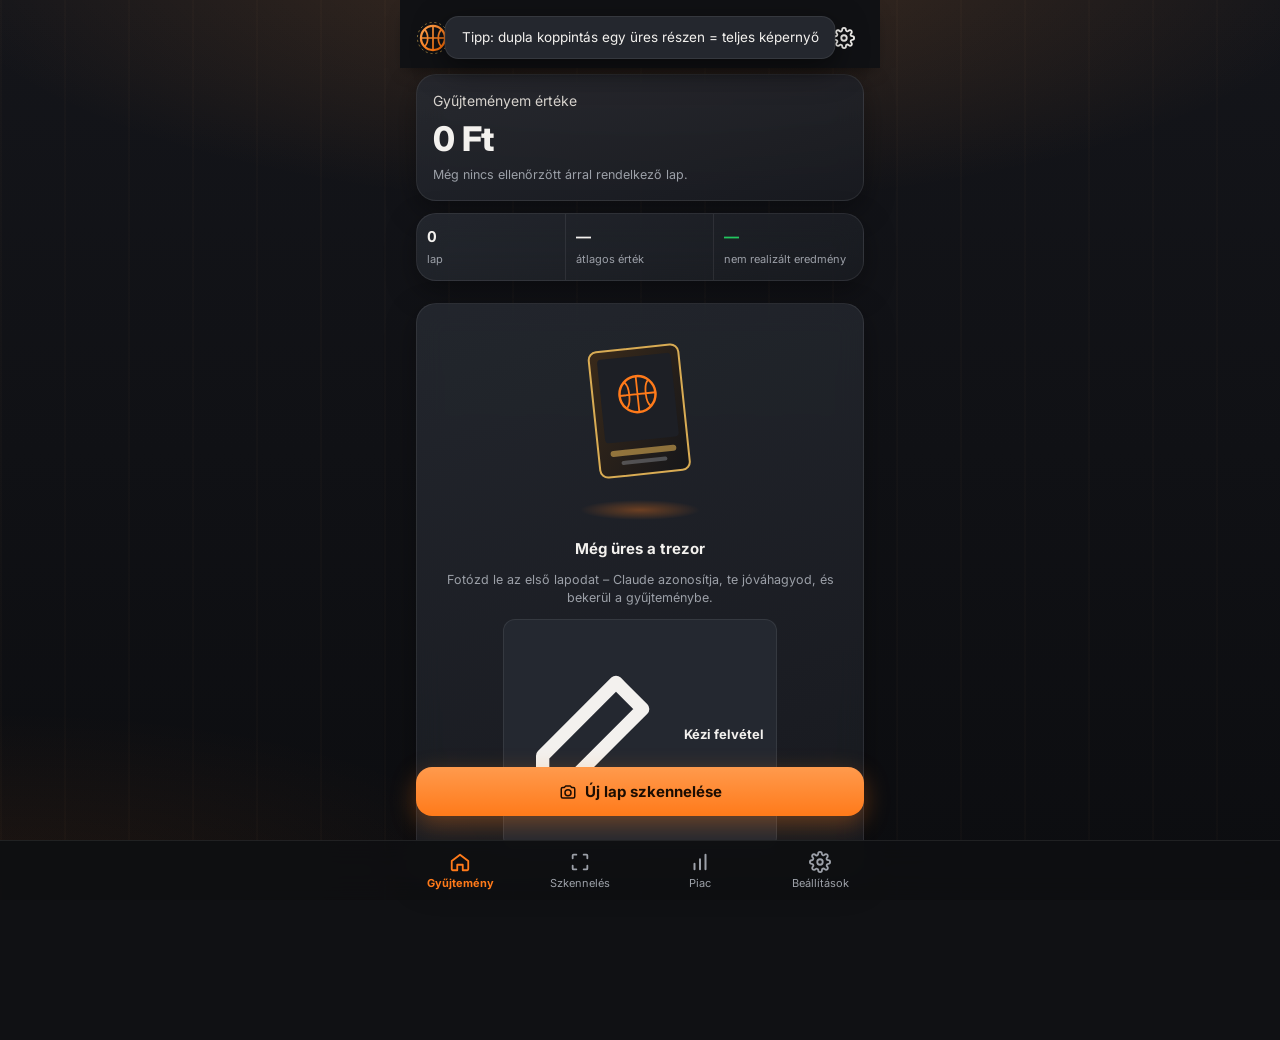
==== commit 387525a9: "LapTrezor: kamera gomb javítása, szkennelő oldal kis képernyőre méretezve Co-Authored-By: Claude Opu" ====
--- a/LapTrezor/index.html
+++ b/LapTrezor/index.html
@@ -23,7 +23,7 @@
 button,input,select,textarea{font:inherit;color:inherit}
 .num{font-variant-numeric:tabular-nums}
 #app{max-width:480px;margin:0 auto;min-height:100vh;padding:0 16px calc(96px + env(safe-area-inset-bottom));position:relative}
-.top{display:flex;align-items:center;gap:10px;padding:18px 0 12px;position:sticky;top:0;z-index:5;background:linear-gradient(180deg,rgba(16,17,20,.96) 70%,rgba(16,17,20,0))}
+.top{display:flex;align-items:center;gap:10px;padding:14px 0 10px;position:sticky;top:0;z-index:5;background:#101114;margin:0 -16px 6px;padding-left:16px;padding-right:16px;box-shadow:0 8px 16px -8px rgba(0,0,0,.6)}
 .top h1{font-size:19px;font-weight:700;margin:0;flex:1;text-align:center}
 .top.brand h1{text-align:left;font-size:24px;font-weight:800;font-style:italic;letter-spacing:-.5px}
 .iconbtn{width:40px;height:40px;border-radius:12px;border:0;background:transparent;display:grid;place-items:center;cursor:pointer;color:var(--text)}
@@ -72,16 +72,16 @@
 .seg{display:flex;background:var(--surface2);border-radius:999px;padding:4px;width:max-content;margin:0 auto}
 .seg button{border:0;background:none;padding:8px 24px;border-radius:999px;cursor:pointer;color:var(--muted);font-weight:600}
 .seg button.on{background:var(--orange);color:#1b0d02}
-.frame{position:relative;margin:18px auto 0;width:76%;aspect-ratio:2.5/3.5;border-radius:18px;background:radial-gradient(ellipse at 50% 30%,rgba(255,140,60,.10),rgba(0,0,0,.25));display:grid;place-items:center}
+.frame{position:relative;margin:16px auto 0;width:min(76%,calc((100vh - 430px) * .714));width:min(76%,calc((100dvh - 430px) * .714));min-width:150px;aspect-ratio:2.5/3.5;border-radius:18px;background:radial-gradient(ellipse at 50% 30%,rgba(255,140,60,.10),rgba(0,0,0,.25));display:grid;place-items:center}
 .frame::before,.frame::after,.frame>i::before,.frame>i::after{content:"";position:absolute;width:34px;height:34px;border:3px solid #fff;border-radius:4px}
 .frame::before{top:-8px;left:-8px;border-right:0;border-bottom:0}.frame::after{top:-8px;right:-8px;border-left:0;border-bottom:0}
 .frame>i::before{bottom:-8px;left:-8px;border-right:0;border-top:0}.frame>i::after{bottom:-8px;right:-8px;border-left:0;border-top:0}
 .frame img{width:100%;height:100%;object-fit:contain;border-radius:14px}
 .frame .ph{color:var(--muted);text-align:center;padding:20px;font-size:14px}
-.hint{display:flex;width:max-content;margin:16px auto 0;padding:9px 16px;border-radius:999px;background:rgba(20,21,25,.85);border:1px solid var(--line);font-size:13px;gap:8px;align-items:center}
-.camrow{display:flex;justify-content:space-around;align-items:center;margin-top:22px}
+.hint{display:flex;width:max-content;max-width:100%;margin:14px auto 0;padding:9px 16px;border-radius:999px;background:rgba(20,21,25,.85);border:1px solid var(--line);font-size:13px;gap:8px;align-items:center}
+.camrow{display:flex;justify-content:space-around;align-items:center;margin-top:14px}
 .shutter{width:74px;height:74px;border-radius:50%;border:4px solid #fff;background:radial-gradient(circle,var(--orange) 60%,var(--orange) 61%);box-shadow:0 0 0 4px rgba(255,122,26,.25);cursor:pointer;position:relative}
-.circ{width:52px;height:52px;border-radius:50%;border:1px solid var(--line);background:var(--surface2);display:grid;place-items:center;cursor:pointer;position:relative}
+.circ{color:var(--text);width:52px;height:52px;border-radius:50%;border:1px solid var(--line);background:var(--surface2);display:grid;place-items:center;cursor:pointer;position:relative}
 .circ svg{width:22px;height:22px}
 .filehidden{position:absolute;inset:0;opacity:0;cursor:pointer;width:100%;height:100%}
 .idimg{width:62%;margin:6px auto 0;aspect-ratio:2.5/3.5;border-radius:14px;overflow:hidden;border:1px solid rgba(217,172,84,.5);box-shadow:0 0 40px rgba(255,150,60,.18);background:var(--surface2)}
@@ -904,13 +904,15 @@
     : S.ai.images === false && S.ai.available ? `<div class="banner">A képek átadása az AI-nak itt nem támogatott. Használd a „Claude chat módszert” vagy a kézi kitöltést.</div>` : '';
   return `${topBar('Lap szkennelése')}
   <div class="seg"><button class="${S.scan.side === 'front' ? 'on' : ''}" data-side="front">Előlap${S.scan.front ? ' ✓' : ''}</button><button class="${S.scan.side === 'back' ? 'on' : ''}" data-side="back">Hátlap${S.scan.back ? ' ✓' : ''}</button></div>
-  <div class="frame"><i></i>${cur ? `<img src="${cur.dataUrl}" alt="">` : `<div class="ph">${I.camera.replace('<svg', '<svg style="width:40px;height:40px;opacity:.5;display:block;margin:0 auto 8px"')}${S.scan.side === 'front' ? 'Előlap fotója' : 'Hátlap fotója (ajánlott: évszám, lapszám, sorszám)'}</div>`}</div>
+  <div class="frame" data-act="shoot" style="cursor:pointer"><i></i>${cur ? `<img src="${cur.dataUrl}" alt="">` : `<div class="ph">${I.camera.replace('<svg', '<svg style="width:40px;height:40px;opacity:.5;display:block;margin:0 auto 8px"')}${S.scan.side === 'front' ? 'Koppints ide az előlap fotózásához' : 'Koppints ide a hátlap fotózásához (évszám, lapszám, sorszám)'}</div>`}</div>
   <div class="hint">${I.scan.replace('<svg', '<svg style="width:16px;height:16px"')} Igazítsd a lapot a keretbe, tükröződés nélkül</div>
   <div class="camrow">
-    <label class="circ" aria-label="Forgatás" data-act="rotate">${I.rotate}</label>
-    <label class="shutter" aria-label="Fotó készítése"><input type="file" accept="image/*" capture="environment" class="filehidden" data-file="cam"></label>
-    <label class="circ" aria-label="Galéria">${I.image}<input type="file" accept="image/*" class="filehidden" data-file="gal"></label>
+    <button class="circ" aria-label="Forgatás" data-act="rotate">${I.rotate}</button>
+    <button class="shutter" aria-label="Fotó készítése" data-act="shoot"></button>
+    <button class="circ" aria-label="Galéria" data-act="gallery">${I.image}</button>
   </div>
+  <input type="file" accept="image/*" capture="environment" id="camIn" data-file="cam" style="display:none">
+  <input type="file" accept="image/*" id="galIn" data-file="gal" style="display:none">
   ${aiNote}
   ${S.ai.available && S.ai.images ? `<button class="btn primary block mt2" data-act="analyze" ${S.scan.front ? '' : 'disabled'}>Elemzés Claude-dal →</button>
   <div class="two mt"><button class="btn sm" data-act="chatMethod">${I.copy} Claude chat módszer</button><button class="btn sm" data-act="manualFromScan">${I.edit} Kézi kitöltés</button></div>`
@@ -1187,6 +1189,8 @@
 
 const ACT = {
   back, newScan() { resetScan(); go('scan'); },
+  shoot() { const i = $('#camIn'); if (!i) return; try { i.value = ''; i.click(); } catch { toast('A kamera nem nyitható meg – használd a galéria gombot.', true); } },
+  gallery() { const i = $('#galIn'); if (!i) return; i.value = ''; i.click(); },
   async rotate() {
     const cur = S.scan[S.scan.side]; if (!cur) return toast('Előbb készíts vagy válassz fotót.');
     busy('Forgatás…'); try { const r = (cur.rot + 90) % 360; const p = await processImage(cur.src, r); p.src = cur.src; p.rot = r; S.scan[S.scan.side] = p; } finally { busy(); render(); }
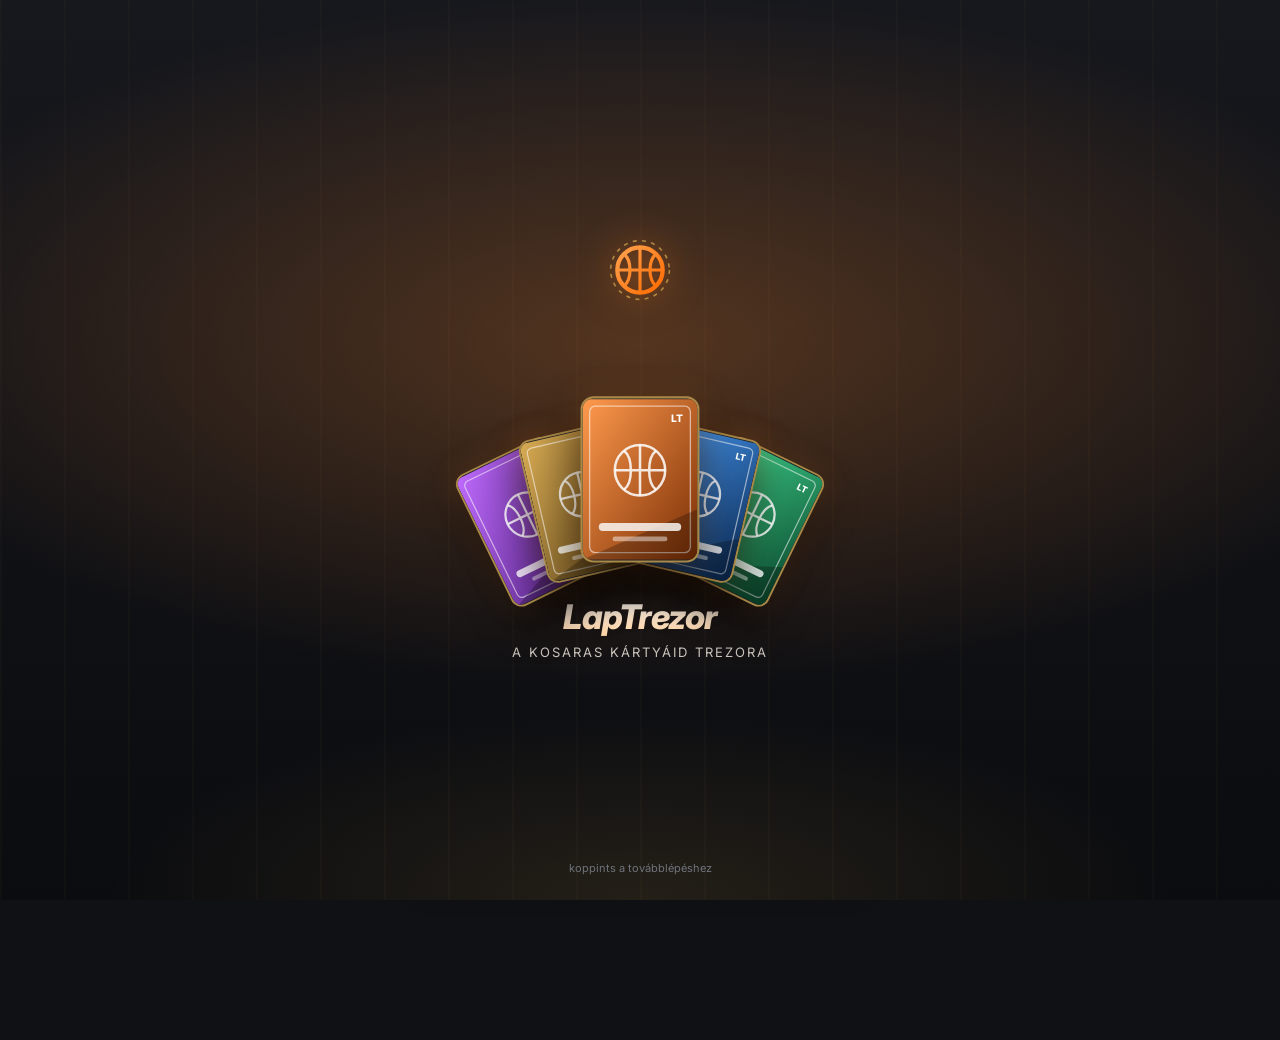
==== commit 69b0ce09: "LapTrezor: nyitókép a gyűjtemény legértékesebb lapjaival Co-Authored-By: Claude Opus 5.5 <noreply@an" ====
--- a/LapTrezor/index.html
+++ b/LapTrezor/index.html
@@ -171,6 +171,26 @@
 .det-head .nm{font-size:22px;font-weight:800}
 .mini{display:grid;grid-template-columns:repeat(2,1fr);gap:8px}
 
+#splash{position:fixed;inset:0;z-index:50;display:flex;flex-direction:column;align-items:center;justify-content:center;gap:18px;cursor:pointer;
+ background:radial-gradient(ellipse 90% 55% at 50% 38%,rgba(255,140,50,.28),transparent 70%),radial-gradient(ellipse 60% 30% at 50% 100%,rgba(217,172,84,.12),transparent 70%),repeating-linear-gradient(90deg,rgba(255,180,110,.025) 0 2px,transparent 2px 64px),linear-gradient(180deg,#17181d,#0b0c0f);
+ transition:opacity .6s ease,visibility .6s}
+#splash.gone{opacity:0;visibility:hidden;pointer-events:none}
+#splash .fan{position:relative;width:300px;height:250px}
+#splash .sc{position:absolute;left:50%;bottom:10px;width:min(110px,26vw);aspect-ratio:2.5/3.5;margin-left:calc(min(110px,26vw) / -2);border-radius:12px;overflow:hidden;background:#1d1f25;
+ border:2px solid rgba(217,172,84,.75);box-shadow:0 18px 40px rgba(0,0,0,.6),0 0 30px rgba(255,140,50,.18);transform-origin:50% 120%;
+ transform:translateY(60px) rotate(0) scale(.85);opacity:0;transition:transform .9s cubic-bezier(.2,.9,.25,1.2),opacity .5s}
+#splash .sc img,#splash .sc svg{width:100%;height:100%;object-fit:cover;display:block}
+#splash.go .sc{opacity:1}
+#splash .sc::after{content:"";position:absolute;inset:0;background:linear-gradient(115deg,transparent 35%,rgba(255,255,255,.28) 48%,transparent 60%);transform:translateX(-120%);transition:transform 1.2s ease .9s}
+#splash.go .sc::after{transform:translateX(120%)}
+#splash .ttl{text-align:center;opacity:0;transform:translateY(10px);transition:all .7s ease .5s}
+#splash.go .ttl{opacity:1;transform:none}
+#splash .ttl b{display:block;font-size:34px;font-weight:800;font-style:italic;letter-spacing:-.5px;background:linear-gradient(180deg,#fff,#ffcf9a);-webkit-background-clip:text;background-clip:text;color:transparent}
+#splash .ttl span{font-size:13px;color:#c9c3bb;letter-spacing:2px;text-transform:uppercase}
+#splash .lg svg{width:64px;height:64px;filter:drop-shadow(0 0 18px rgba(255,122,26,.55));animation:lgspin 2.4s ease-out}
+@keyframes lgspin{from{transform:rotate(-200deg) scale(.4);opacity:0}to{transform:none;opacity:1}}
+#splash .skip{position:absolute;bottom:calc(24px + env(safe-area-inset-bottom));font-size:11px;color:#6f737b}
+
 .top{padding-top:calc(18px + env(safe-area-inset-top))}</style></head>
 <body><div id="app"></div><nav class="bottom" id="nav"></nav>
 <div id="modal" class="overlay" hidden></div><div id="busy" class="busy" hidden></div><div id="toast" class="toast" hidden></div>
@@ -883,6 +903,7 @@
     <div><b class="num">${avg == null ? '—' : fmtHuf(avg)}</b><span>átlagos érték</span></div>
     <div><b class="num ${p.unrealized >= 0 ? 'pos' : 'neg'}">${p.items.length ? fmtSigned(p.unrealized) : '—'}</b><span>nem realizált eredmény</span></div>
   </div>
+  ${(() => { const n = held.filter(c => staleState(c)[0] === 'o').length; return n ? `<div class="banner info mt row between" style="gap:10px"><span><b>${n} laphoz új ár érkezett</b>${S.obs.some(o => (o.notes || '').includes('Heti Claude')) ? ' (heti Claude-frissítés)' : ''}.</span><button class="btn sm primary" data-act="refreshAll">Frissítés</button></div>` : ''; })()}
   ${empty ? `<div class="glass empty mt2">${emptyArt()}<h3>Még üres a trezor</h3><p class="muted small">Fotózd le az első lapodat – Claude azonosítja, te jóváhagyod, és bekerül a gyűjteménybe.</p><button class="btn sm" data-act="manualNew">${I.edit} Kézi felvétel</button></div>` : `
   ${best.length ? `<div class="row between"><h2>Legértékesebb lapjaim</h2></div><div class="hscroll">${best.map(c => tc(c, true)).join('')}</div>` : ''}
   <div class="row between"><h2>Teljes gyűjtemény (${held.length})</h2><button class="btn sm" data-act="manualNew">${I.plus} Kézi</button></div>
@@ -1552,11 +1573,59 @@
   window.addEventListener('load', () => navigator.serviceWorker.register('sw.js').catch(() => { }));
 }
 
+// ===== Nyitókép (splash) =====
+const SPLASH_MIN = 2600;
+function decoCard(i) {
+  const hues = [['#FF9A4D', '#7a2e05'], ['#D9AC54', '#4a3510'], ['#4da3ff', '#0b2a55'], ['#c06bff', '#2e0b55'], ['#3fd18b', '#0b4a2e']][i % 5];
+  return `<svg viewBox="0 0 100 140"><defs><linearGradient id="dg${i}" x1="0" y1="0" x2="1" y2="1"><stop offset="0" stop-color="${hues[0]}"/><stop offset="1" stop-color="${hues[1]}"/></linearGradient></defs>
+  <rect width="100" height="140" fill="url(#dg${i})"/><rect x="6" y="6" width="88" height="128" rx="5" fill="none" stroke="rgba(255,255,255,.55)" stroke-width="1.2"/>
+  <g transform="translate(50 62)" fill="none" stroke="rgba(255,255,255,.85)" stroke-width="2.2"><circle r="22"/><path d="M-22 0H22M0 -22V22M-14 -17c8 6 8 28 0 34M14 -17c-8 6-8 28 0 34"/></g>
+  <path d="M0 140 L100 96 L100 140Z" fill="rgba(0,0,0,.25)"/><rect x="14" y="108" width="72" height="7" rx="3.5" fill="rgba(255,255,255,.8)"/><rect x="26" y="120" width="48" height="4" rx="2" fill="rgba(255,255,255,.45)"/>
+  <text x="88" y="20" text-anchor="end" font-size="9" font-weight="800" fill="#fff" font-family="Inter,sans-serif">LT</text></svg>`;
+}
+const Splash = {
+  t0: Date.now(), shown: false,
+  start() {
+    let seen = false; try { seen = sessionStorage.getItem('lt_splash') === '1'; } catch { }
+    if (seen) return;
+    const el = document.createElement('div'); el.id = 'splash';
+    el.innerHTML = `<div class="lg">${I.logo.replace('width="34" height="34"', '')}</div><div class="fan" id="fan"></div><div class="ttl"><b>LapTrezor</b><span>A kosaras kártyáid trezora</span></div><div class="skip">koppints a továbblépéshez</div>`;
+    el.onclick = () => this.hide(true);
+    document.body.appendChild(el); this.el = el; this.shown = true;
+    this.fallback = setTimeout(() => this.populate(), 1300);
+  },
+  populate() {
+    if (!this.shown || this.done) return; this.done = true; clearTimeout(this.fallback);
+    const best = [...S.cards].filter(c => c.thumb && (Number(c.quantity) || 0) > 0)
+      .sort((a, b) => (unitVal(b) ?? -1) - (unitVal(a) ?? -1)).slice(0, 5);
+    const items = best.map(c => `<img src="${c.thumb}" alt="">`);
+    for (let i = items.length; i < 5; i++) items.push(decoCard(i));
+    const order = [3, 1, 0, 2, 4]; // középen a legértékesebb
+    const fan = $('#fan');
+    fan.innerHTML = order.map((k, pos) => `<div class="sc" data-p="${pos}" style="z-index:${pos === 2 ? 5 : pos === 1 || pos === 3 ? 4 : 3}">${items[k]}</div>`).join('');
+    requestAnimationFrame(() => requestAnimationFrame(() => {
+      this.el.classList.add('go');
+      const conf = [[-26, -64, 18], [-13, -33, 6], [0, 0, 0], [13, 33, 6], [26, 64, 18]];
+      fan.querySelectorAll('.sc').forEach((c, i) => { const [r, x, y] = conf[i]; c.style.transitionDelay = (i === 2 ? 0 : Math.abs(i - 2) * 120) + 'ms'; c.style.transform = `translate(${x}px, ${y}px) rotate(${r}deg) scale(${i === 2 ? 1.08 : .95})`; });
+    }));
+    const wait = Math.max(SPLASH_MIN - (Date.now() - this.t0), 0) + 1400;
+    this.timer = setTimeout(() => this.hide(), wait);
+  },
+  hide() {
+    if (!this.el || this.el.classList.contains('gone')) return;
+    clearTimeout(this.timer); clearTimeout(this.fallback);
+    this.el.classList.add('gone'); try { sessionStorage.setItem('lt_splash', '1'); } catch { }
+    setTimeout(() => this.el && this.el.remove(), 700);
+  },
+};
+Splash.start();
+
 // ===== Indítás =====
 render();
 (async () => {
   await Store.init();
   render();
+  Splash.populate();
   AI.init();
   try { if (!localStorage.getItem('lt_fs_tip') && !matchMedia('(display-mode: standalone)').matches && !matchMedia('(display-mode: fullscreen)').matches) { setTimeout(() => toast('Tipp: dupla koppintás egy üres részen = teljes képernyő'), 1200); localStorage.setItem('lt_fs_tip', '1'); } } catch { }
 })();
